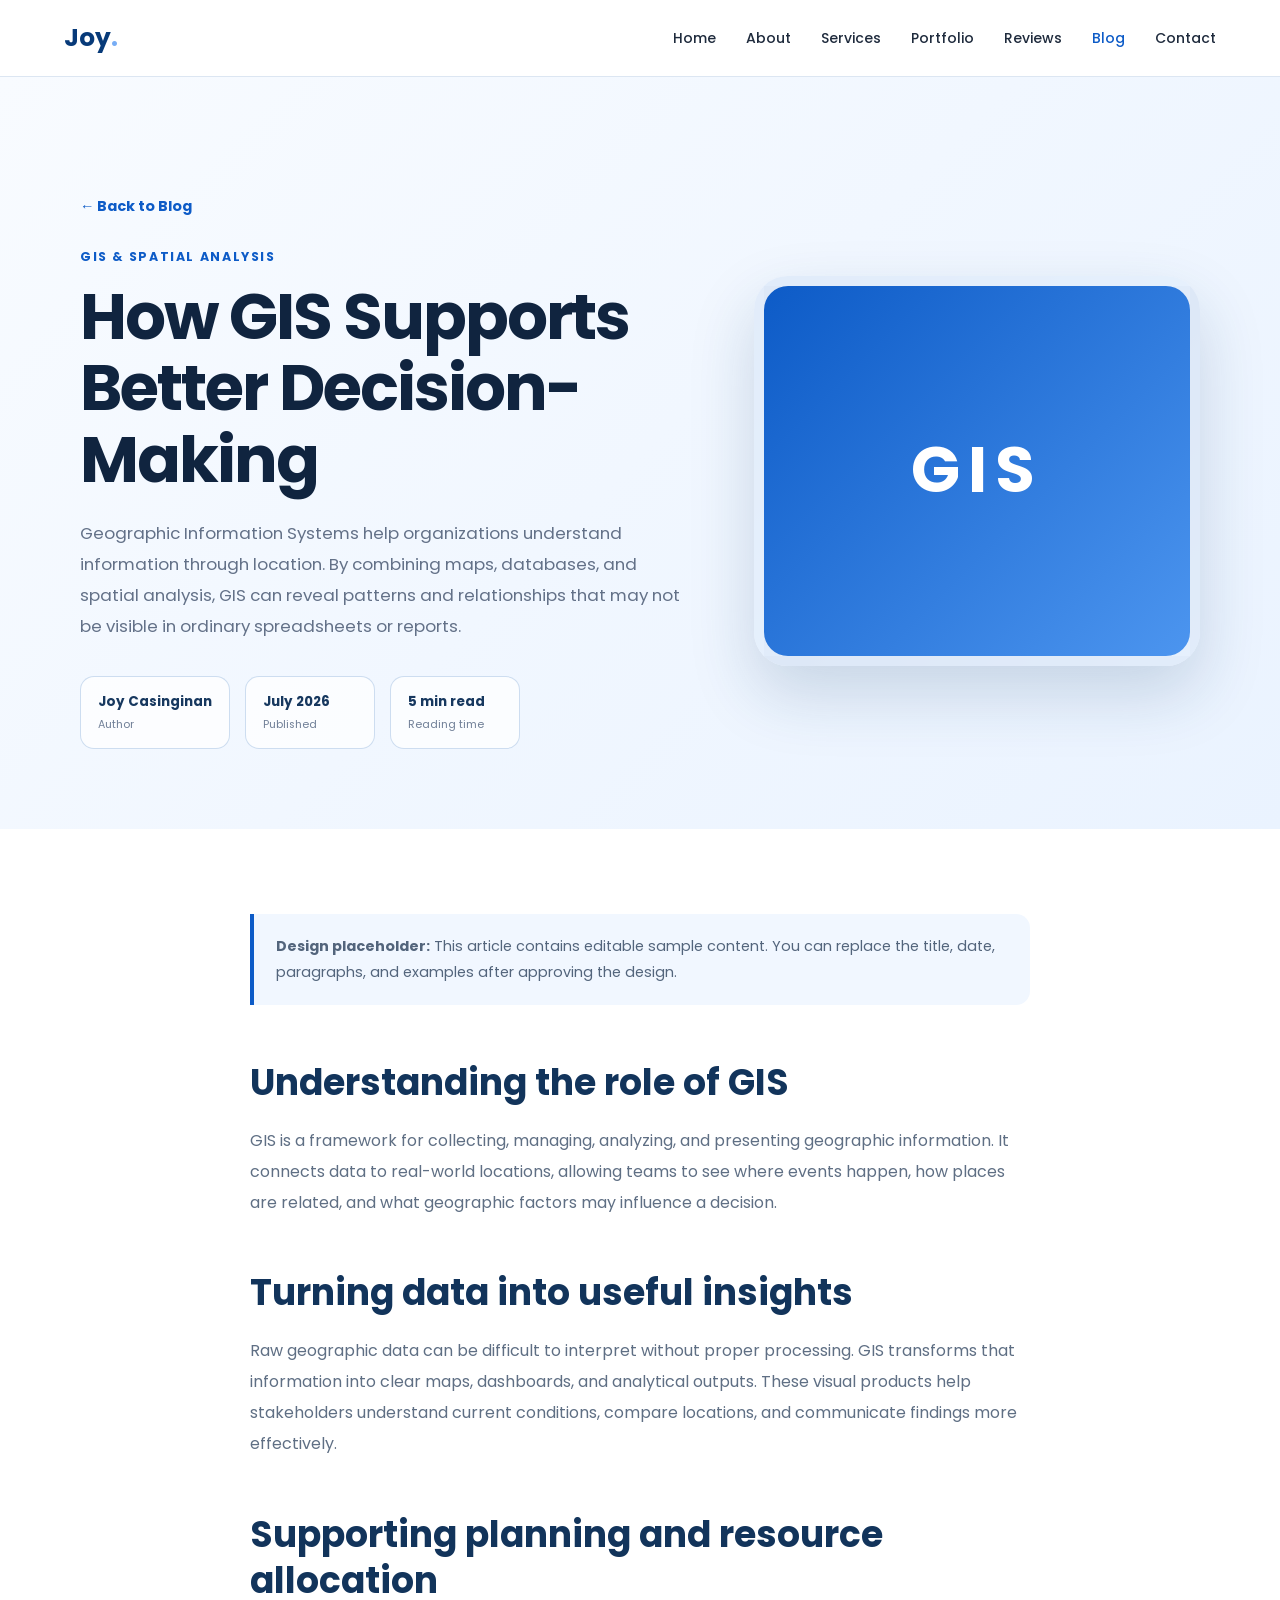
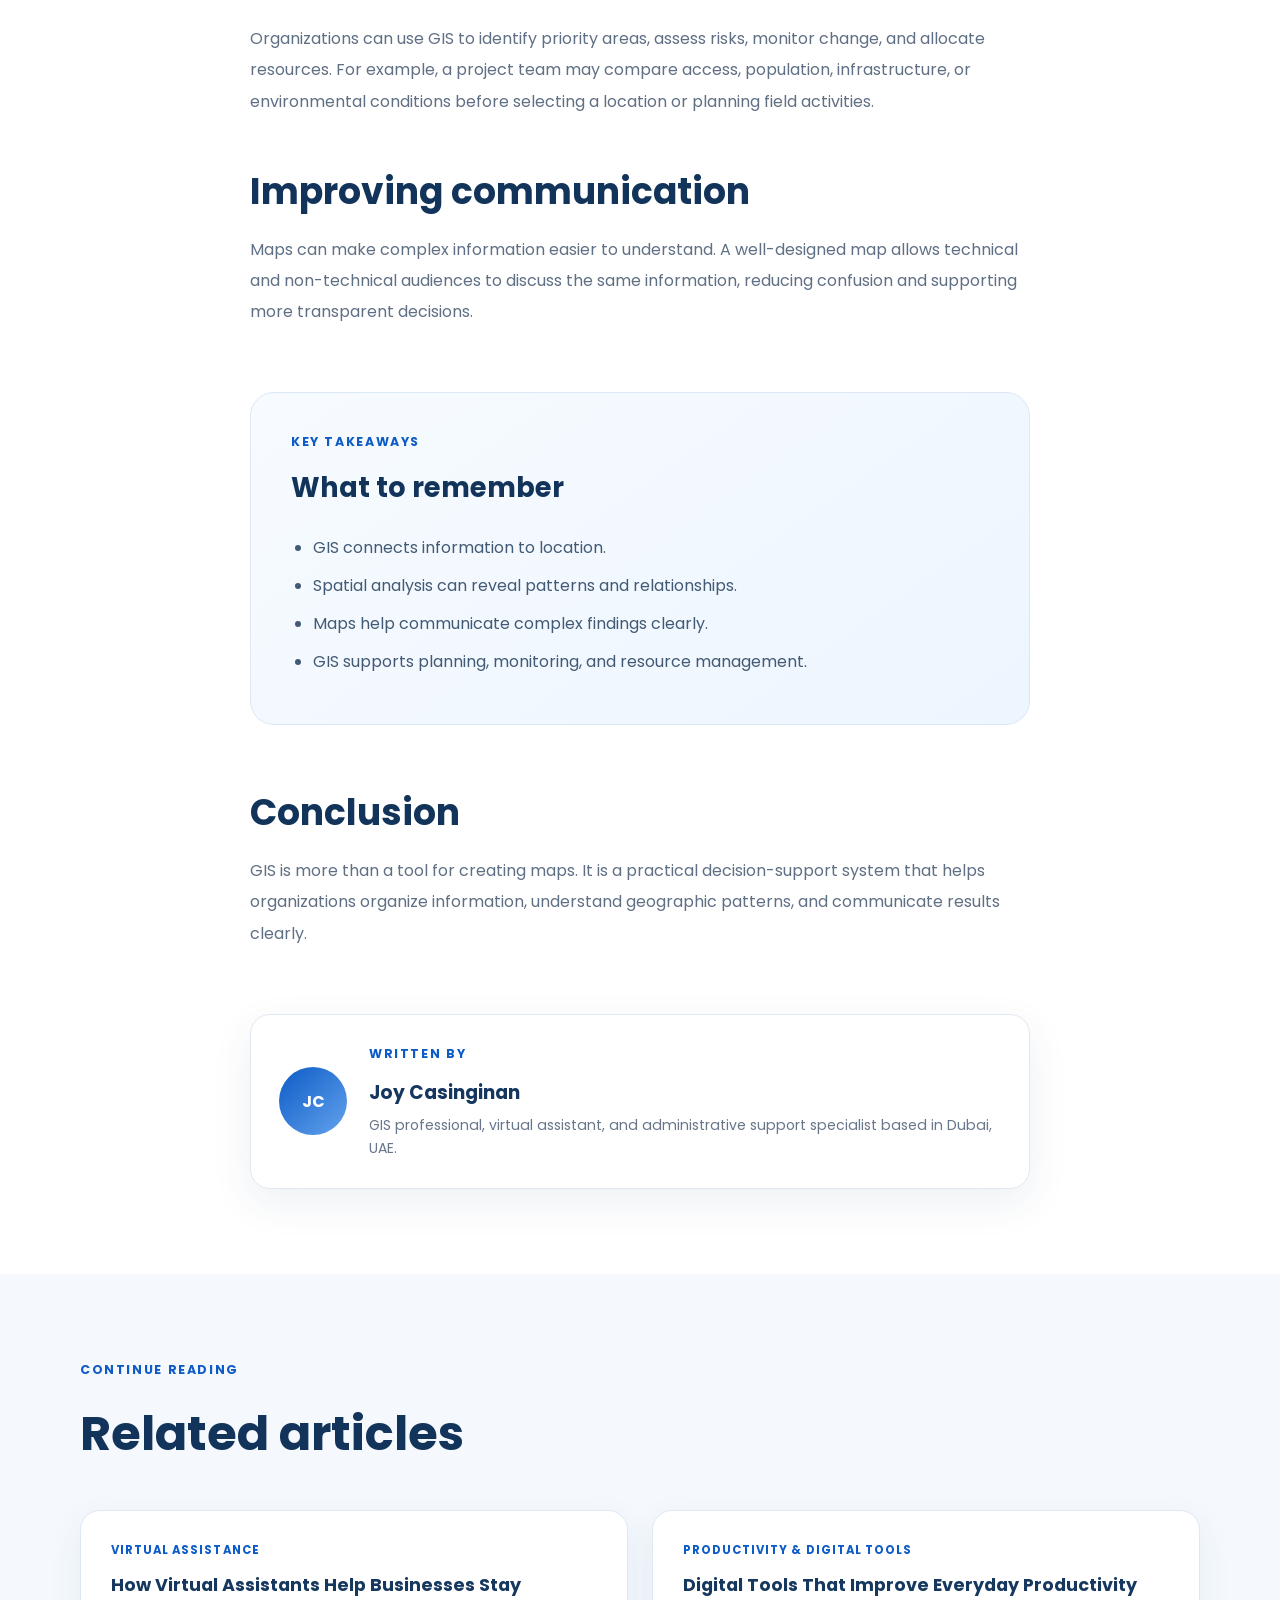
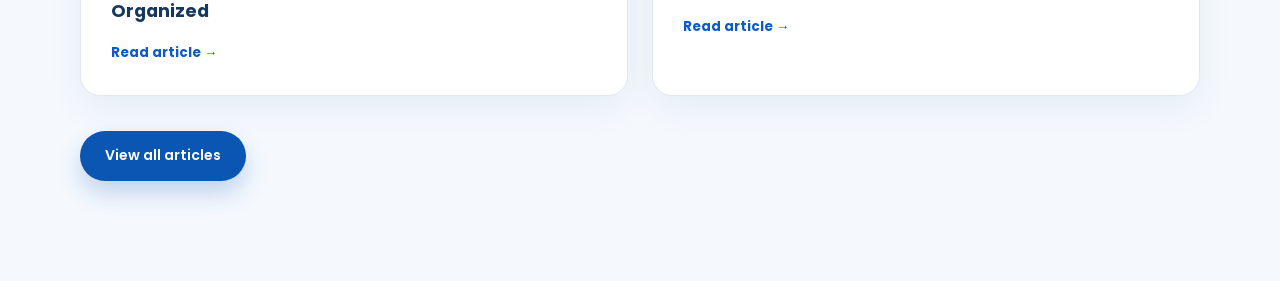
==== blog-gis-decision-making.html @ cefef269 "Add files via upload" ====
<!DOCTYPE html>
<html lang="en">
<head>
    <meta charset="UTF-8">
    <meta name="viewport" content="width=device-width, initial-scale=1.0">
    <meta name="description" content="How GIS Supports Better Decision-Making — an article by Joy Casinginan.">
    <title>How GIS Supports Better Decision-Making | Joy Casinginan</title>
    <link rel="preconnect" href="https://fonts.googleapis.com">
    <link rel="preconnect" href="https://fonts.gstatic.com" crossorigin>
    <link href="https://fonts.googleapis.com/css2?family=Poppins:wght@400;500;600;700&display=swap" rel="stylesheet">
    <link rel="stylesheet" href="style.css">
</head>
<body>
<header class="site-header">
    <nav class="navbar">
        <a href="index.html#home" class="logo">Joy<span>.</span></a>
        <button type="button" class="menu-button" id="menuButton" aria-label="Open navigation menu" aria-expanded="false">
            <span></span><span></span><span></span>
        </button>
        <ul class="nav-links" id="navLinks">
            <li><a href="index.html#home">Home</a></li>
            <li><a href="index.html#about">About</a></li>
            <li><a href="index.html?open=services#services">Services</a></li>
            <li><a href="index.html#portfolio">Portfolio</a></li>
            <li><a href="index.html#reviews">Reviews</a></li>
            <li><a href="blog.html" class="active">Blog</a></li>
            <li><a href="index.html#contact">Contact</a></li>
        </ul>
    </nav>
</header>
<main class="article-page">
    <section class="article-hero">
        <div class="article-container article-hero-grid">
            <div class="article-hero-content">
                <a href="blog.html" class="article-back-link">← Back to Blog</a>
                <p class="article-category">GIS & Spatial Analysis</p>
                <h1>How GIS Supports Better Decision-Making</h1>
                <p class="article-lead">Geographic Information Systems help organizations understand information through location. By combining maps, databases, and spatial analysis, GIS can reveal patterns and relationships that may not be visible in ordinary spreadsheets or reports.</p>
                <div class="article-byline">
                    <span><strong>Joy Casinginan</strong><small>Author</small></span>
                    <span><strong>July 2026</strong><small>Published</small></span>
                    <span><strong>5 min read</strong><small>Reading time</small></span>
                </div>
            </div>
            <div class="article-featured-visual blog-image-gis" aria-label="Article featured visual"><span>GIS</span></div>
        </div>
    </section>

    <section class="article-body-wrap">
        <article class="article-content">
            <p class="article-note"><strong>Design placeholder:</strong> This article contains editable sample content. You can replace the title, date, paragraphs, and examples after approving the design.</p>
            <section class="article-section"><h2>Understanding the role of GIS</h2><p>GIS is a framework for collecting, managing, analyzing, and presenting geographic information. It connects data to real-world locations, allowing teams to see where events happen, how places are related, and what geographic factors may influence a decision.</p></section>
<section class="article-section"><h2>Turning data into useful insights</h2><p>Raw geographic data can be difficult to interpret without proper processing. GIS transforms that information into clear maps, dashboards, and analytical outputs. These visual products help stakeholders understand current conditions, compare locations, and communicate findings more effectively.</p></section>
<section class="article-section"><h2>Supporting planning and resource allocation</h2><p>Organizations can use GIS to identify priority areas, assess risks, monitor change, and allocate resources. For example, a project team may compare access, population, infrastructure, or environmental conditions before selecting a location or planning field activities.</p></section>
<section class="article-section"><h2>Improving communication</h2><p>Maps can make complex information easier to understand. A well-designed map allows technical and non-technical audiences to discuss the same information, reducing confusion and supporting more transparent decisions.</p></section>
            <aside class="article-takeaways">
                <p class="article-takeaway-label">Key takeaways</p>
                <h2>What to remember</h2>
                <ul><li>GIS connects information to location.</li>
<li>Spatial analysis can reveal patterns and relationships.</li>
<li>Maps help communicate complex findings clearly.</li>
<li>GIS supports planning, monitoring, and resource management.</li></ul>
            </aside>
            <section class="article-section"><h2>Conclusion</h2><p>GIS is more than a tool for creating maps. It is a practical decision-support system that helps organizations organize information, understand geographic patterns, and communicate results clearly.</p></section>
            <div class="article-author-box">
                <div class="article-author-avatar">JC</div>
                <div><p class="article-author-label">Written by</p><h3>Joy Casinginan</h3><p>GIS professional, virtual assistant, and administrative support specialist based in Dubai, UAE.</p></div>
            </div>
        </article>
    </section>

    <section class="related-articles">
        <div class="article-container">
            <p class="article-category">Continue reading</p>
            <h2>Related articles</h2>
            <div class="related-articles-grid"><a class="related-article-card" href="blog-virtual-assistant.html"><span>Virtual Assistance</span><strong>How Virtual Assistants Help Businesses Stay Organized</strong><small>Read article →</small></a><a class="related-article-card" href="blog-productivity-tools.html"><span>Productivity & Digital Tools</span><strong>Digital Tools That Improve Everyday Productivity</strong><small>Read article →</small></a></div>
            <a href="blog.html" class="button primary-button article-blog-button">View all articles</a>
        </div>
    </section>
</main>
<script src="script.js"></script>
</body>
</html>
---- style.css ----
:root {
    --primary: #0b55b3;
    --primary-dark: #073a79;
    --secondary: #15365f;
    --text: #1f2b3d;
    --muted: #66758b;
    --background: #ffffff;
    --light-background: #f3f7fc;
    --border: #dce6f2;
    --dark: #071a33;
    --white: #ffffff;
    --shadow: 0 18px 50px rgba(16, 51, 93, 0.12);
}


* {
    margin: 0;
    padding: 0;
    box-sizing: border-box;
}


html {
    scroll-behavior: smooth;
}


body {
    font-family: "Poppins", Arial, sans-serif;
    color: var(--text);
    background: var(--background);
    line-height: 1.7;
    overflow-x: hidden;
}


img {
    max-width: 100%;
}


a {
    color: inherit;
}


.site-header {
    position: sticky;
    top: 0;
    z-index: 1000;
    background: rgba(255, 255, 255, 0.96);
    border-bottom: 1px solid var(--border);
    backdrop-filter: blur(12px);
}


.navbar {
    width: min(1180px, 90%);
    min-height: 76px;
    margin: auto;
    display: flex;
    justify-content: space-between;
    align-items: center;
}


.logo,
.footer-logo {
    color: var(--primary-dark);
    font-size: 25px;
    font-weight: 700;
    text-decoration: none;
}


.logo span,
.footer-logo span {
    color: #77adf5;
}


.nav-links {
    display: flex;
    align-items: center;
    gap: 30px;
    list-style: none;
}


.nav-links a {
    font-size: 14px;
    font-weight: 500;
    text-decoration: none;
}


.nav-links a:hover {
    color: var(--primary);
}


.menu-button {
    display: none;
    width: 42px;
    height: 42px;
    border: none;
    border-radius: 10px;
    background: var(--light-background);
    cursor: pointer;
}


.menu-button span {
    display: block;
    width: 21px;
    height: 2px;
    margin: 5px auto;
    background: var(--secondary);
}


/* HERO */

.hero {
    position: relative;
    min-height: calc(100vh - 76px);
    display: flex;
    align-items: center;
    overflow: hidden;
    background:
        linear-gradient(
            135deg,
            #ffffff 0%,
            #f3f7fc 55%,
            #e9f2fc 100%
        );
}


.hero-container {
    position: relative;
    z-index: 2;
    width: min(1180px, 90%);
    margin: auto;
    padding: 90px 0;
    display: grid;
    grid-template-columns: 1.2fr 0.8fr;
    align-items: center;
    gap: 85px;
}


.background-circle {
    position: absolute;
    border-radius: 50%;
    pointer-events: none;
}


.circle-one {
    width: 420px;
    height: 420px;
    top: -170px;
    right: -90px;
    background: rgba(105, 167, 247, 0.15);
}


.circle-two {
    width: 300px;
    height: 300px;
    left: -135px;
    bottom: -170px;
    background: rgba(11, 85, 179, 0.07);
}


.eyebrow,
.section-label {
    color: var(--primary);
    font-size: 13px;
    font-weight: 700;
    letter-spacing: 1.7px;
    text-transform: uppercase;
}


.hero h1 {
    margin: 14px 0 22px;
    font-size: clamp(48px, 6vw, 75px);
    line-height: 1.08;
    letter-spacing: -2px;
}


.hero h1 span {
    display: block;
    color: var(--primary);
}


.hero h2 {
    max-width: 700px;
    color: var(--secondary);
    font-size: clamp(21px, 2.3vw, 29px);
    line-height: 1.45;
}


.hero-description {
    max-width: 660px;
    margin-top: 20px;
    color: var(--muted);
    font-size: 17px;
}


.hero-buttons {
    display: flex;
    flex-wrap: wrap;
    gap: 14px;
    margin-top: 32px;
}


.button {
    display: inline-flex;
    align-items: center;
    justify-content: center;
    min-height: 50px;
    padding: 12px 25px;
    border-radius: 999px;
    font-size: 14px;
    font-weight: 600;
    text-decoration: none;
    transition:
        transform 0.3s ease,
        background 0.3s ease,
        box-shadow 0.3s ease;
}


.button:hover {
    transform: translateY(-3px);
}


.primary-button {
    color: var(--white);
    background: var(--primary);
    box-shadow: 0 12px 25px rgba(11, 85, 179, 0.23);
}


.primary-button:hover {
    background: var(--primary-dark);
}


.secondary-button {
    color: var(--secondary);
    border: 1px solid var(--border);
    background: transparent;
}


.secondary-button:hover {
    background: var(--white);
    box-shadow: var(--shadow);
}


.hero-links {
    display: flex;
    gap: 24px;
    margin-top: 28px;
}


.hero-links a {
    color: var(--primary-dark);
    font-size: 14px;
    font-weight: 600;
    text-decoration: none;
}


/* HERO IMAGE */

.hero-photo-area {
    position: relative;
    display: flex;
    flex-direction: column;
    align-items: center;
    justify-content: center;
}


.photo-frame {
    position: relative;
    z-index: 3;
    width: min(390px, 100%);
    aspect-ratio: 1 / 1;
    overflow: hidden;
    border: 10px solid var(--white);
    border-radius: 50%;
    background: var(--white);
    box-shadow: 0 28px 70px rgba(16, 51, 93, 0.2);
}


.hero-photo {
    display: block;
    width: 100%;
    height: 100%;
    object-fit: cover;
    object-position: center;
    opacity: 1;
    transition:
        opacity 0.25s ease,
        transform 0.4s ease;
}


.hero-photo.photo-changing {
    opacity: 0;
    transform: scale(0.97);
}


.photo-ring {
    position: absolute;
    z-index: 1;
    width: 435px;
    height: 435px;
    top: 44%;
    left: 50%;
    border: 1px dashed rgba(11, 85, 179, 0.3);
    border-radius: 50%;
    transform: translate(-50%, -50%);
    pointer-events: none;
}


.availability-card {
    position: absolute;
    z-index: 5;
    right: -30px;
    bottom: 75px;
    display: flex;
    align-items: center;
    gap: 12px;
    min-width: 225px;
    padding: 15px 18px;
    border: 1px solid rgba(220, 230, 242, 0.95);
    border-radius: 16px;
    background: rgba(255, 255, 255, 0.97);
    box-shadow: var(--shadow);
}


.availability-card strong,
.availability-card small {
    display: block;
}


.availability-card strong {
    color: var(--secondary);
    font-size: 12px;
}


.availability-card small {
    margin-top: 2px;
    color: var(--muted);
    font-size: 10px;
}


.availability-dot {
    flex-shrink: 0;
    width: 11px;
    height: 11px;
    border-radius: 50%;
    background: #23a964;
    box-shadow: 0 0 0 5px rgba(35, 169, 100, 0.13);
}


.photo-switch-button {
    position: relative;
    z-index: 5;
    margin-top: 28px;
    padding: 11px 21px;
    border: 1px solid var(--border);
    border-radius: 999px;
    color: var(--primary);
    background: var(--white);
    font-family: inherit;
    font-size: 13px;
    font-weight: 600;
    cursor: pointer;
    box-shadow: 0 8px 25px rgba(16, 51, 93, 0.08);
    transition:
        transform 0.3s ease,
        color 0.3s ease,
        background 0.3s ease,
        box-shadow 0.3s ease;
}


.photo-switch-button:hover {
    color: var(--white);
    background: var(--primary);
    transform: translateY(-2px);
    box-shadow: 0 12px 28px rgba(11, 85, 179, 0.2);
}


/* STATISTICS */

.statistics-section {
    position: relative;
    z-index: 5;
    margin-top: -35px;
}


.statistics-container {
    width: min(1080px, 88%);
    margin: auto;
    display: grid;
    grid-template-columns: repeat(4, 1fr);
    overflow: hidden;
    border-radius: 22px;
    background: var(--white);
    box-shadow: var(--shadow);
}


.statistic {
    padding: 27px 20px;
    text-align: center;
}


.statistic:not(:last-child) {
    border-right: 1px solid var(--border);
}


.statistic strong {
    display: block;
    color: var(--primary);
    font-size: 25px;
}


.statistic span {
    color: var(--muted);
    font-size: 12px;
}


/* SECTIONS */

.section {
    padding: 110px 0;
}


.section-container {
    width: min(1120px, 90%);
    margin: auto;
}


.light-section {
    background: var(--light-background);
}


.section-heading {
    max-width: 780px;
    margin-bottom: 55px;
}


.section-heading h2,
.center-heading h2,
.contact-heading h2 {
    margin: 10px 0 18px;
    color: var(--primary-dark);
    font-size: clamp(34px, 4.5vw, 50px);
    line-height: 1.2;
    letter-spacing: -1px;
}


.section-heading > p:last-child,
.center-heading > p:last-child,
.contact-heading > p:last-child {
    color: var(--muted);
}


.center-heading {
    max-width: 720px;
    margin: 0 auto 55px;
    text-align: center;
}


/* ABOUT */

.about-grid {
    display: grid;
    grid-template-columns: 0.8fr 1.2fr;
    gap: 100px;
}


.about-content > p {
    margin-bottom: 20px;
    color: var(--muted);
    font-size: 17px;
}


.about-highlights {
    display: grid;
    grid-template-columns: repeat(3, 1fr);
    gap: 18px;
    margin-top: 35px;
}


.about-highlights div {
    padding: 18px;
    border: 1px solid var(--border);
    border-radius: 14px;
}


.about-highlights strong,
.about-highlights span {
    display: block;
}


.about-highlights strong {
    color: var(--primary-dark);
    font-size: 14px;
}


.about-highlights span {
    margin-top: 4px;
    color: var(--muted);
    font-size: 11px;
}


/* SERVICES */

.services-grid {
    display: grid;
    grid-template-columns: repeat(3, 1fr);
    gap: 25px;
}


.service-card {
    padding: 34px;
    border: 1px solid var(--border);
    border-radius: 22px;
    background: var(--white);
    box-shadow: 0 8px 28px rgba(16, 51, 93, 0.07);
    transition:
        transform 0.3s ease,
        box-shadow 0.3s ease;
}


.service-card:hover {
    transform: translateY(-8px);
    box-shadow: var(--shadow);
}


.service-number {
    display: inline-flex;
    align-items: center;
    justify-content: center;
    width: 46px;
    height: 46px;
    margin-bottom: 24px;
    border-radius: 14px;
    color: var(--primary);
    background: #e9f2fd;
    font-size: 13px;
    font-weight: 700;
}


.service-card h3 {
    margin-bottom: 13px;
    color: var(--primary-dark);
    font-size: 21px;
}


.service-card p {
    color: var(--muted);
    font-size: 14px;
}


.service-card ul {
    margin-top: 22px;
    padding-left: 18px;
}


.service-card li {
    margin-bottom: 8px;
    color: var(--secondary);
    font-size: 13px;
}


/* PORTFOLIO */

.portfolio-grid {
    display: grid;
    grid-template-columns: repeat(3, 1fr);
    gap: 25px;
}


.project-card {
    overflow: hidden;
    border: 1px solid var(--border);
    border-radius: 22px;
    background: var(--white);
    box-shadow: 0 8px 28px rgba(16, 51, 93, 0.07);
    transition:
        transform 0.3s ease,
        box-shadow 0.3s ease;
}


.project-card:hover {
    transform: translateY(-8px);
    box-shadow: var(--shadow);
}


.project-visual {
    min-height: 205px;
    display: flex;
    align-items: center;
    justify-content: center;
}


.project-visual span {
    color: rgba(255, 255, 255, 0.92);
    font-size: 27px;
    font-weight: 700;
    letter-spacing: 6px;
}


.gis-visual {
    background:
        radial-gradient(circle at 25% 25%, #7cb8ff, transparent 35%),
        linear-gradient(135deg, #0a3f87, #176ec9);
}


.field-visual {
    background:
        radial-gradient(circle at 70% 30%, #70b4da, transparent 32%),
        linear-gradient(135deg, #163b5c, #2581a9);
}


.admin-visual {
    background:
        radial-gradient(circle at 30% 20%, #89a3d4, transparent 32%),
        linear-gradient(135deg, #273d6b, #526fa8);
}


.project-content {
    padding: 28px;
}


.project-category {
    margin-bottom: 8px;
    color: var(--primary);
    font-size: 11px;
    font-weight: 700;
    letter-spacing: 1.2px;
    text-transform: uppercase;
}


.project-content h3 {
    margin-bottom: 13px;
    color: var(--primary-dark);
    font-size: 19px;
}


.project-content > p:not(.project-category) {
    color: var(--muted);
    font-size: 13px;
}


.project-tags {
    display: flex;
    flex-wrap: wrap;
    gap: 8px;
    margin-top: 20px;
}


.project-tags span {
    padding: 7px 10px;
    border-radius: 999px;
    color: var(--primary-dark);
    background: var(--light-background);
    font-size: 10px;
    font-weight: 600;
}


/* SKILLS */

.dark-section {
    background:
        radial-gradient(
            circle at top right,
            rgba(54, 128, 214, 0.25),
            transparent 35%
        ),
        var(--dark);
}


.light-heading h2 {
    color: var(--white);
}


.light-heading .section-label {
    color: #8fc3ff;
}


.light-heading > p:last-child {
    color: #b9c8db;
}


.skills-grid {
    display: grid;
    grid-template-columns: repeat(3, 1fr);
    gap: 24px;
}


.skill-group {
    padding: 30px;
    border: 1px solid rgba(255, 255, 255, 0.12);
    border-radius: 20px;
    background: rgba(255, 255, 255, 0.06);
}


.skill-group h3 {
    margin-bottom: 20px;
    color: var(--white);
    font-size: 18px;
}


.skill-tags {
    display: flex;
    flex-wrap: wrap;
    gap: 9px;
}


.skill-tags span {
    padding: 9px 12px;
    border: 1px solid rgba(255, 255, 255, 0.12);
    border-radius: 999px;
    color: #d9e5f4;
    background: rgba(255, 255, 255, 0.06);
    font-size: 11px;
}


/* CONTACT */

.contact-section {
    background: var(--white);
}


.contact-container {
    display: grid;
    grid-template-columns: 0.9fr 1.1fr;
    gap: 90px;
    align-items: start;
}


.contact-details {
    display: grid;
    gap: 15px;
}


.contact-details a,
.contact-details > div {
    display: block;
    padding: 22px 25px;
    border: 1px solid var(--border);
    border-radius: 16px;
    text-decoration: none;
    transition:
        transform 0.3s ease,
        box-shadow 0.3s ease;
}


.contact-details a:hover {
    transform: translateX(6px);
    box-shadow: var(--shadow);
}


.contact-details span,
.contact-details strong {
    display: block;
}


.contact-details span {
    margin-bottom: 5px;
    color: var(--muted);
    font-size: 11px;
    letter-spacing: 1px;
    text-transform: uppercase;
}


.contact-details strong {
    color: var(--primary-dark);
    font-size: 14px;
}


/* FOOTER */

footer {
    padding: 35px 0;
    color: #c1cedd;
    background: #041225;
}


.footer-container {
    width: min(1120px, 90%);
    margin: auto;
    display: flex;
    justify-content: space-between;
    align-items: center;
    gap: 30px;
}


.footer-logo {
    color: var(--white);
}


.footer-container p {
    margin-top: 6px;
    font-size: 11px;
}


/* TABLET */

@media (max-width: 950px) {

    .hero-container,
    .about-grid,
    .contact-container {
        grid-template-columns: 1fr;
    }

    .hero-container {
        text-align: center;
        gap: 60px;
    }

    .hero-content {
        order: 2;
    }

    .hero-photo-area {
        order: 1;
    }

    .hero-description {
        margin-left: auto;
        margin-right: auto;
    }

    .hero-buttons,
    .hero-links {
        justify-content: center;
    }

    .photo-frame {
        width: min(315px, 82%);
    }

    .photo-ring {
        width: 350px;
        height: 350px;
    }

    .availability-card {
        position: relative;
        right: auto;
        bottom: auto;
        margin-top: -22px;
    }

    .photo-switch-button {
        margin-top: 16px;
    }

    .services-grid,
    .portfolio-grid,
    .skills-grid {
        grid-template-columns: 1fr;
    }

    .about-grid,
    .contact-container {
        gap: 45px;
    }
}


/* MOBILE */

@media (max-width: 700px) {

    .menu-button {
        display: block;
    }

    .nav-links {
        position: absolute;
        top: 76px;
        left: 5%;
        right: 5%;
        display: none;
        flex-direction: column;
        align-items: stretch;
        gap: 0;
        padding: 14px;
        border: 1px solid var(--border);
        border-radius: 15px;
        background: var(--white);
        box-shadow: var(--shadow);
    }

    .nav-links.open {
        display: flex;
    }

    .nav-links a {
        display: block;
        padding: 12px;
        text-align: center;
    }

    .hero {
        min-height: auto;
    }

    .hero-container {
        padding: 65px 0 90px;
    }

    .hero h1 {
        font-size: 45px;
        letter-spacing: -1px;
    }

    .hero h2 {
        font-size: 20px;
    }

    .hero-description {
        font-size: 15px;
    }

    .hero-buttons {
        flex-direction: column;
        align-items: center;
    }

    .button {
        width: min(280px, 100%);
    }

    .statistics-section {
        margin-top: -25px;
    }

    .statistics-container {
        grid-template-columns: repeat(2, 1fr);
    }

    .statistic:nth-child(2) {
        border-right: none;
    }

    .statistic:nth-child(-n + 2) {
        border-bottom: 1px solid var(--border);
    }

    .section {
        padding: 80px 0;
    }

    .about-highlights {
        grid-template-columns: 1fr;
    }

    .section-heading h2,
    .center-heading h2,
    .contact-heading h2 {
        font-size: 34px;
    }

    .footer-container {
        flex-direction: column;
        align-items: flex-start;
    }
}


@media (max-width: 500px) {

    .photo-ring {
        width: 290px;
        height: 290px;
    }

    .photo-frame {
        width: min(275px, 86%);
        border-width: 8px;
    }

    .availability-card {
        min-width: 0;
        width: min(260px, 90%);
    }
}
/* VIRTUAL ASSISTANT TOOLS */

.va-tools-section {
    background:
        linear-gradient(
            180deg,
            #ffffff 0%,
            #f4f8fd 100%
        );
}

/* TABLET TOOL LAYOUT */

@media (max-width: 1050px) {

    .tools-grid {
        grid-template-columns: repeat(3, 1fr);
    }

}


/* SMALL TABLET TOOL LAYOUT */

@media (max-width: 800px) {

    .tools-grid {
        grid-template-columns: repeat(2, 1fr);
    }

}


/* MOBILE TOOL LAYOUT */

@media (max-width: 520px) {

    .tools-grid {
        grid-template-columns: 1fr;
    }

    .tool-card {
        min-height: auto;
    }

}
/* SOCIAL ICONS */

.social-links{

display:flex;

justify-content:center;

gap:20px;

margin-top:35px;

margin-bottom:40px;

}

.social-links a{

width:55px;

height:55px;

border-radius:50%;

background:white;

display:flex;

align-items:center;

justify-content:center;

font-size:22px;

text-decoration:none;

color:#0B55B3;

box-shadow:0 10px 25px rgba(0,0,0,.08);

transition:.35s;

}

.social-links a:hover{

background:#0B55B3;

color:white;

transform:translateY(-5px);

box-shadow:0 15px 30px rgba(11,85,179,.35);

}
/* LOGOS LOADED AS IMAGES */

.tool-logo {
    display: block;
    width: 32px;
    height: 32px;
    object-fit: contain;
    transition: transform 0.3s ease;
}

.tool-card:hover .tool-logo {
    transform: scale(1.1);
}
/* =========================================
   BLOG PAGE
========================================= */

.blog-page {
    background: #f7faff;
    min-height: 100vh;
}

.blog-page .container {
    width: min(1120px, calc(100% - 40px));
    margin: 0 auto;
}

.blog-hero {
    padding: 150px 0 80px;
    text-align: center;
    background: linear-gradient(135deg, #f8fbff 0%, #eaf3ff 100%);
}

.blog-label {
    margin-bottom: 14px;
    color: #0d5bc7;
    font-size: 0.82rem;
    font-weight: 700;
    letter-spacing: 0.16em;
}

.blog-hero h1 {
    margin: 0 0 18px;
    color: #14233c;
    font-size: clamp(2.5rem, 6vw, 4rem);
    line-height: 1.1;
}

.blog-intro {
    max-width: 720px;
    margin: 0 auto;
    color: #637188;
    font-size: 1.05rem;
    line-height: 1.8;
}

.blog-section {
    padding: 80px 0 100px;
}

.blog-toolbar {
    display: flex;
    align-items: center;
    justify-content: space-between;
    gap: 24px;
    margin-bottom: 42px;
}

.blog-categories {
    display: flex;
    flex-wrap: wrap;
    gap: 10px;
}

.category-button {
    padding: 11px 18px;
    border: 1px solid #d8e4f3;
    border-radius: 999px;
    background: #ffffff;
    color: #2b3c55;
    font: inherit;
    font-size: 0.9rem;
    font-weight: 600;
    cursor: pointer;
    transition: 0.25s ease;
}

.category-button:hover,
.category-button.active {
    border-color: #0d5bc7;
    background: #0d5bc7;
    color: #ffffff;
}

.blog-search {
    width: min(320px, 100%);
    padding: 13px 17px;
    border: 1px solid #d8e4f3;
    border-radius: 12px;
    background: #ffffff;
    color: #14233c;
    font: inherit;
    outline: none;
}

.blog-search:focus {
    border-color: #0d5bc7;
    box-shadow: 0 0 0 4px rgba(13, 91, 199, 0.1);
}

.blog-grid {
    display: grid;
    grid-template-columns: repeat(3, minmax(0, 1fr));
    gap: 28px;
}

.blog-card {
    overflow: hidden;
    border: 1px solid #e3ebf5;
    border-radius: 22px;
    background: #ffffff;
    box-shadow: 0 16px 45px rgba(30, 65, 110, 0.08);
    transition: transform 0.25s ease, box-shadow 0.25s ease;
}

.blog-card:hover {
    transform: translateY(-7px);
    box-shadow: 0 22px 55px rgba(30, 65, 110, 0.14);
}

.blog-card-image {
    display: flex;
    align-items: center;
    justify-content: center;
    min-height: 210px;
    color: #ffffff;
    font-size: 2rem;
    font-weight: 700;
    letter-spacing: 0.08em;
}

.blog-image-gis {
    background: linear-gradient(135deg, #0d5bc7, #4c95ef);
}

.blog-image-va {
    background: linear-gradient(135deg, #17345e, #5b7da8);
}

.blog-image-productivity {
    background: linear-gradient(135deg, #235a8f, #65a8d8);
}

.blog-card-content {
    padding: 27px;
}

.blog-meta {
    margin: 0 0 12px;
    color: #0d5bc7;
    font-size: 0.8rem;
    font-weight: 700;
    text-transform: uppercase;
    letter-spacing: 0.06em;
}

.blog-card h2 {
    margin: 0 0 14px;
    color: #14233c;
    font-size: 1.35rem;
    line-height: 1.4;
}

.blog-card-content > p:not(.blog-meta) {
    margin: 0 0 20px;
    color: #68768a;
    line-height: 1.75;
}

.blog-read-more {
    color: #0d5bc7;
    font-weight: 700;
    text-decoration: none;
}

.blog-read-more:hover {
    text-decoration: underline;
}

.no-blog-results {
    display: none;
    margin-top: 40px;
    text-align: center;
    color: #68768a;
    font-weight: 600;
}

.nav-links a.active {
    color: #0d5bc7;
}

@media (max-width: 900px) {
    .blog-grid {
        grid-template-columns: repeat(2, minmax(0, 1fr));
    }

    .blog-toolbar {
        align-items: stretch;
        flex-direction: column;
    }

    .blog-search {
        width: 100%;
    }
}

@media (max-width: 620px) {
    .blog-page .container {
        width: min(100% - 28px, 1120px);
    }

    .blog-hero {
        padding: 125px 0 65px;
    }

    .blog-section {
        padding: 55px 0 75px;
    }

    .blog-grid {
        grid-template-columns: 1fr;
    }

    .blog-card-image {
        min-height: 180px;
    }
}
/* INTERACTIVE VA TOOLS */

.va-tools-section {
    overflow: visible;
    background:
        linear-gradient(
            180deg,
            #ffffff 0%,
            #f4f8fd 100%
        );
}


.tools-grid {
    display: grid;
    grid-template-columns: repeat(6, 1fr);
    gap: 22px;
    padding-bottom: 70px;
}


.tool-card {
    position: relative;
    min-height: 120px;
    display: flex;
    align-items: center;
    justify-content: center;
    border: 1px solid var(--border);
    border-radius: 22px;
    background: var(--white);
    box-shadow: 0 8px 28px rgba(16, 51, 93, 0.07);
    cursor: pointer;
    transition:
        transform 0.35s ease,
        border-color 0.35s ease,
        box-shadow 0.35s ease;
}


.tool-card:hover,
.tool-card:focus-within {
    z-index: 20;
    transform: translateY(-8px);
    border-color: rgba(11, 85, 179, 0.35);
    box-shadow: 0 18px 45px rgba(16, 51, 93, 0.16);
}


.tool-icon {
    width: 74px;
    height: 74px;
    display: flex;
    align-items: center;
    justify-content: center;
    border-radius: 20px;
    background: #edf4fd;
    transition:
        transform 0.35s ease,
        background 0.35s ease;
}


.tool-card:hover .tool-icon,
.tool-card:focus-within .tool-icon {
    transform: scale(1.08) rotate(-2deg);
    background: #e4effd;
}


.tool-icon .iconify,
.tool-logo {
    display: block;
    width: 38px;
    height: 38px;
    object-fit: contain;
    transition: transform 0.35s ease;
}


.tool-card:hover .tool-icon .iconify,
.tool-card:hover .tool-logo,
.tool-card:focus-within .tool-icon .iconify,
.tool-card:focus-within .tool-logo {
    transform: scale(1.12);
}


.chatgpt-logo {
    color: #111827;
}


.tool-tooltip {
    position: absolute;
    left: 50%;
    bottom: calc(100% + 14px);
    width: 230px;
    padding: 17px 18px;
    border: 1px solid rgba(220, 230, 242, 0.95);
    border-radius: 15px;
    background: rgba(7, 26, 51, 0.97);
    color: #ffffff;
    box-shadow: 0 18px 45px rgba(7, 26, 51, 0.22);
    opacity: 0;
    visibility: hidden;
    pointer-events: none;
    transform:
        translateX(-50%)
        translateY(12px)
        scale(0.96);
    transition:
        opacity 0.25s ease,
        visibility 0.25s ease,
        transform 0.25s ease;
}


.tool-tooltip::after {
    content: "";
    position: absolute;
    top: 100%;
    left: 50%;
    width: 12px;
    height: 12px;
    background: rgba(7, 26, 51, 0.97);
    transform:
        translate(-50%, -6px)
        rotate(45deg);
}


.tool-card:hover .tool-tooltip,
.tool-card:focus-within .tool-tooltip {
    opacity: 1;
    visibility: visible;
    transform:
        translateX(-50%)
        translateY(0)
        scale(1);
}


.tool-tooltip h3 {
    margin-bottom: 7px;
    color: #ffffff;
    font-size: 15px;
}


.tool-tooltip p {
    color: #d9e5f4;
    font-size: 11px;
    line-height: 1.65;
}


/* PREVENT TOOLTIP FROM GOING OFF SCREEN */

.tool-card:nth-child(6n + 1) .tool-tooltip {
    left: 0;
    transform:
        translateX(0)
        translateY(12px)
        scale(0.96);
}


.tool-card:nth-child(6n + 1):hover .tool-tooltip,
.tool-card:nth-child(6n + 1):focus-within .tool-tooltip {
    transform:
        translateX(0)
        translateY(0)
        scale(1);
}


.tool-card:nth-child(6n + 1) .tool-tooltip::after {
    left: 35px;
}


.tool-card:nth-child(6n) .tool-tooltip {
    right: 0;
    left: auto;
    transform:
        translateX(0)
        translateY(12px)
        scale(0.96);
}


.tool-card:nth-child(6n):hover .tool-tooltip,
.tool-card:nth-child(6n):focus-within .tool-tooltip {
    transform:
        translateX(0)
        translateY(0)
        scale(1);
}


.tool-card:nth-child(6n) .tool-tooltip::after {
    right: 35px;
    left: auto;
}


/* RESPONSIVE TOOL GRID */

@media (max-width: 1100px) {

    .tools-grid {
        grid-template-columns: repeat(4, 1fr);
    }

    .tool-card:nth-child(6n + 1) .tool-tooltip,
    .tool-card:nth-child(6n) .tool-tooltip {
        right: auto;
        left: 50%;
        transform:
            translateX(-50%)
            translateY(12px)
            scale(0.96);
    }

    .tool-card:nth-child(6n + 1):hover .tool-tooltip,
    .tool-card:nth-child(6n):hover .tool-tooltip,
    .tool-card:nth-child(6n + 1):focus-within .tool-tooltip,
    .tool-card:nth-child(6n):focus-within .tool-tooltip {
        transform:
            translateX(-50%)
            translateY(0)
            scale(1);
    }

    .tool-card:nth-child(6n + 1) .tool-tooltip::after,
    .tool-card:nth-child(6n) .tool-tooltip::after {
        right: auto;
        left: 50%;
    }
}


@media (max-width: 760px) {

    .tools-grid {
        grid-template-columns: repeat(3, 1fr);
        gap: 16px;
    }

    .tool-card {
        min-height: 105px;
    }

    .tool-icon {
        width: 64px;
        height: 64px;
    }

    .tool-icon .iconify,
    .tool-logo {
        width: 34px;
        height: 34px;
    }

    .tool-tooltip {
        width: 205px;
    }
}


@media (max-width: 520px) {

    .tools-grid {
        grid-template-columns: repeat(2, 1fr);
    }

    .tool-tooltip {
        display: none;
    }

    .tool-card {
        min-height: 100px;
    }
}
/* ========================================
   PREMIUM INTERACTIVE VA TOOLS
======================================== */

.va-dock-section {
    position: relative;
    padding: 110px 0 135px;
    overflow: visible;
    background:
        radial-gradient(
            circle at 15% 20%,
            rgba(116, 177, 255, 0.12),
            transparent 28%
        ),
        radial-gradient(
            circle at 85% 75%,
            rgba(11, 85, 179, 0.08),
            transparent 30%
        ),
        linear-gradient(
            180deg,
            #ffffff 0%,
            #f2f7fd 100%
        );
}


.va-dock-container {
    width: min(1120px, 90%);
    margin: 0 auto;
}


.va-dock-heading {
    max-width: 760px;
    margin: 0 auto 70px;
    text-align: center;
}


.va-dock-heading h2 {
    margin: 10px 0 18px;
    color: var(--primary-dark);
    font-size: clamp(35px, 4.5vw, 50px);
    line-height: 1.2;
    letter-spacing: -1px;
}


.va-dock-heading > p:last-child {
    color: var(--muted);
    font-size: 15px;
}


.va-dock-grid {
    display: grid;
    grid-template-columns: repeat(6, 1fr);
    gap: 24px;
}


/* INDIVIDUAL TOOL */

.va-dock-card {
    position: relative;
    min-width: 0;
    min-height: 135px;
    padding: 20px;
    border: 1px solid rgba(207, 222, 239, 0.95);
    border-radius: 24px;
    background: rgba(255, 255, 255, 0.84);
    box-shadow:
        0 8px 30px rgba(16, 51, 93, 0.07);
    cursor: pointer;
    font-family: inherit;
    appearance: none;
    -webkit-appearance: none;
    display: flex;
    align-items: center;
    justify-content: center;
    transition:
        transform 0.35s ease,
        border-color 0.35s ease,
        box-shadow 0.35s ease,
        background 0.35s ease;
}


.va-dock-card:hover,
.va-dock-card:focus,
.va-dock-card.va-active {
    z-index: 50;
    border-color: rgba(11, 85, 179, 0.35);
    background: #ffffff;
    transform: translateY(-12px) scale(1.03);
    box-shadow:
        0 25px 55px rgba(16, 51, 93, 0.18);
    outline: none;
}


/* ICON */

.va-dock-icon {
    width: 78px;
    height: 78px;
    border-radius: 22px;
    background:
        linear-gradient(
            145deg,
            #f5f9ff,
            #e4effc
        );
    display: flex;
    align-items: center;
    justify-content: center;
    box-shadow:
        inset 0 1px 0 rgba(255, 255, 255, 0.9),
        0 8px 20px rgba(16, 51, 93, 0.08);
    transition:
        transform 0.38s cubic-bezier(.2, .8, .2, 1),
        background 0.35s ease,
        box-shadow 0.35s ease;
}


.va-dock-icon img,
.va-dock-icon .iconify {
    display: block;
    width: 42px;
    height: 42px;
    object-fit: contain;
    transition:
        transform 0.38s cubic-bezier(.2, .8, .2, 1);
}


.va-dock-card:hover .va-dock-icon,
.va-dock-card:focus .va-dock-icon,
.va-dock-card.va-active .va-dock-icon {
    background:
        linear-gradient(
            145deg,
            #ffffff,
            #e9f3ff
        );
    transform:
        translateY(-3px)
        scale(1.13)
        rotate(-2deg);
    box-shadow:
        0 16px 28px rgba(11, 85, 179, 0.15);
}


.va-dock-card:hover .va-dock-icon img,
.va-dock-card:hover .va-dock-icon .iconify,
.va-dock-card:focus .va-dock-icon img,
.va-dock-card:focus .va-dock-icon .iconify,
.va-dock-card.va-active .va-dock-icon img,
.va-dock-card.va-active .va-dock-icon .iconify {
    transform: scale(1.08);
}


.va-chatgpt-icon {
    color: #111827;
}


/* FLOATING DESCRIPTION */

.va-dock-info {
    position: absolute;
    left: 50%;
    bottom: calc(100% + 18px);
    width: 240px;
    padding: 18px 19px;
    border: 1px solid rgba(255, 255, 255, 0.12);
    border-radius: 17px;
    color: #ffffff;
    background:
        linear-gradient(
            145deg,
            rgba(7, 26, 51, 0.98),
            rgba(12, 47, 87, 0.98)
        );
    box-shadow:
        0 24px 50px rgba(4, 18, 37, 0.28);
    backdrop-filter: blur(15px);
    -webkit-backdrop-filter: blur(15px);
    text-align: left;
    opacity: 0;
    visibility: hidden;
    pointer-events: none;
    transform:
        translateX(-50%)
        translateY(14px)
        scale(0.94);
    transition:
        opacity 0.28s ease,
        visibility 0.28s ease,
        transform 0.28s cubic-bezier(.2, .8, .2, 1);
}


.va-dock-info::after {
    content: "";
    position: absolute;
    top: calc(100% - 7px);
    left: 50%;
    width: 15px;
    height: 15px;
    background: rgba(10, 39, 73, 0.98);
    transform:
        translateX(-50%)
        rotate(45deg);
}


.va-dock-info strong {
    display: block;
    margin-bottom: 7px;
    color: #ffffff;
    font-size: 15px;
    font-weight: 600;
}


.va-dock-info small {
    display: block;
    color: #cfdded;
    font-size: 11px;
    font-weight: 400;
    line-height: 1.65;
}


.va-dock-card:hover .va-dock-info,
.va-dock-card:focus .va-dock-info,
.va-dock-card.va-active .va-dock-info {
    opacity: 1;
    visibility: visible;
    transform:
        translateX(-50%)
        translateY(0)
        scale(1);
}


/* EDGE TOOLTIP POSITIONING */

.va-dock-card:nth-child(6n + 1) .va-dock-info {
    left: 0;
    transform:
        translateX(0)
        translateY(14px)
        scale(0.94);
}


.va-dock-card:nth-child(6n + 1):hover .va-dock-info,
.va-dock-card:nth-child(6n + 1):focus .va-dock-info,
.va-dock-card:nth-child(6n + 1).va-active .va-dock-info {
    transform:
        translateX(0)
        translateY(0)
        scale(1);
}


.va-dock-card:nth-child(6n + 1) .va-dock-info::after {
    left: 42px;
}


.va-dock-card:nth-child(6n) .va-dock-info {
    right: 0;
    left: auto;
    transform:
        translateX(0)
        translateY(14px)
        scale(0.94);
}


.va-dock-card:nth-child(6n):hover .va-dock-info,
.va-dock-card:nth-child(6n):focus .va-dock-info,
.va-dock-card:nth-child(6n).va-active .va-dock-info {
    transform:
        translateX(0)
        translateY(0)
        scale(1);
}


.va-dock-card:nth-child(6n) .va-dock-info::after {
    right: 42px;
    left: auto;
}


/* TABLETS */

@media (max-width: 1050px) {

    .va-dock-grid {
        grid-template-columns: repeat(4, 1fr);
    }

    .va-dock-card:nth-child(6n + 1) .va-dock-info,
    .va-dock-card:nth-child(6n) .va-dock-info {
        right: auto;
        left: 50%;
        transform:
            translateX(-50%)
            translateY(14px)
            scale(0.94);
    }

    .va-dock-card:nth-child(6n + 1):hover .va-dock-info,
    .va-dock-card:nth-child(6n):hover .va-dock-info,
    .va-dock-card:nth-child(6n + 1):focus .va-dock-info,
    .va-dock-card:nth-child(6n):focus .va-dock-info,
    .va-dock-card:nth-child(6n + 1).va-active .va-dock-info,
    .va-dock-card:nth-child(6n).va-active .va-dock-info {
        transform:
            translateX(-50%)
            translateY(0)
            scale(1);
    }

    .va-dock-card:nth-child(6n + 1) .va-dock-info::after,
    .va-dock-card:nth-child(6n) .va-dock-info::after {
        right: auto;
        left: 50%;
    }
}


/* SMALL TABLETS */

@media (max-width: 760px) {

    .va-dock-section {
        padding: 85px 0 110px;
    }

    .va-dock-heading {
        margin-bottom: 55px;
    }

    .va-dock-grid {
        grid-template-columns: repeat(3, 1fr);
        gap: 16px;
    }

    .va-dock-card {
        min-height: 115px;
        padding: 15px;
    }

    .va-dock-icon {
        width: 66px;
        height: 66px;
        border-radius: 19px;
    }

    .va-dock-icon img,
    .va-dock-icon .iconify {
        width: 36px;
        height: 36px;
    }

    .va-dock-info {
        width: 210px;
    }
}


/* PHONES */

@media (max-width: 520px) {

    .va-dock-grid {
        grid-template-columns: repeat(2, 1fr);
    }

    .va-dock-card {
        min-height: 110px;
    }

    .va-dock-info {
        position: fixed;
        right: 18px;
        bottom: 22px;
        left: 18px;
        z-index: 2000;
        width: auto;
        transform:
            translateY(20px)
            scale(0.96);
    }

    .va-dock-info::after {
        display: none;
    }

    .va-dock-card:hover .va-dock-info,
    .va-dock-card:focus .va-dock-info,
    .va-dock-card.va-active .va-dock-info,
    .va-dock-card:nth-child(6n + 1):hover .va-dock-info,
    .va-dock-card:nth-child(6n):hover .va-dock-info,
    .va-dock-card:nth-child(6n + 1):focus .va-dock-info,
    .va-dock-card:nth-child(6n):focus .va-dock-info,
    .va-dock-card:nth-child(6n + 1).va-active .va-dock-info,
    .va-dock-card:nth-child(6n).va-active .va-dock-info {
        transform:
            translateY(0)
            scale(1);
    }
}
/* ==================================================
   PORTFOLIO SECTION — FINAL STYLING
================================================== */

.portfolio-section {
    padding: 100px 0;
    background: #ffffff;
}


/* CATEGORY BUTTONS */

.portfolio-tabs {
    display: flex;
    justify-content: center;
    align-items: center;
    gap: 14px;
    margin: 45px 0 55px;
}

.portfolio-tab {
    min-width: 175px;
    padding: 13px 25px;
    border: 1px solid #d7e1ee;
    border-radius: 50px;
    color: #123866;
    background: #ffffff;
    font-family: inherit;
    font-size: 14px;
    font-weight: 600;
    cursor: pointer;
    transition:
        transform 0.3s ease,
        color 0.3s ease,
        background 0.3s ease,
        border-color 0.3s ease,
        box-shadow 0.3s ease;
}

.portfolio-tab:hover {
    transform: translateY(-2px);
    border-color: #1769c2;
    box-shadow: 0 10px 25px rgba(15, 66, 125, 0.12);
}

.portfolio-tab.active {
    color: #ffffff;
    border-color: #0d5db8;
    background: #0d5db8;
    box-shadow: 0 12px 28px rgba(13, 93, 184, 0.25);
}


/* CATEGORY DISPLAY */

.portfolio-category {
    display: none;
    animation: portfolioFade 0.4s ease;
}

.portfolio-category.active {
    display: block;
}

.category-intro {
    max-width: 780px;
    margin: 0 0 38px;
}

.category-intro .section-label {
    margin-bottom: 7px;
}

.category-intro h3 {
    margin: 0 0 12px;
    color: #102f59;
    font-size: clamp(25px, 3vw, 35px);
    line-height: 1.25;
}

.category-intro > p:last-child {
    margin: 0;
    color: #687991;
    font-size: 15px;
    line-height: 1.75;
}


/* PROJECT GRID */

.portfolio-grid {
    display: grid;
    grid-template-columns: repeat(3, minmax(0, 1fr));
    gap: 26px;
}


/* PROJECT CARD */

.project-card {
    overflow: hidden;
    border: 1px solid #dde6f1;
    border-radius: 22px;
    background: #ffffff;
    box-shadow: 0 9px 30px rgba(17, 52, 94, 0.08);
    transition:
        transform 0.35s ease,
        box-shadow 0.35s ease;
}

.project-card:hover {
    transform: translateY(-8px);
    box-shadow: 0 20px 45px rgba(17, 52, 94, 0.15);
}


/* PROJECT IMAGE */

.project-image {
    position: relative;
    width: 100%;
    height: 245px;
    overflow: hidden;
    background: #edf3f9;
}

.project-image img {
    display: block;
    width: 100%;
    height: 100%;
    object-fit: cover;
    object-position: center;
    transition:
        transform 0.5s ease,
        filter 0.5s ease;
}

.project-card:hover .project-image img {
    transform: scale(1.06);
    filter: brightness(0.78);
}


/* REMOVE OLD AUTOMATIC OVERLAY */

.project-image::after {
    display: none !important;
    content: none !important;
}


/* VIEW SAMPLE OVERLAY */

.project-overlay {
    position: absolute;
    inset: 0;
    z-index: 2;
    display: flex;
    align-items: center;
    justify-content: center;
    background: rgba(7, 35, 70, 0.55);
    opacity: 0;
    transition: opacity 0.35s ease;
}

.project-overlay span {
    padding: 10px 18px;
    border: 1px solid rgba(255, 255, 255, 0.7);
    border-radius: 50px;
    color: #ffffff;
    background: rgba(255, 255, 255, 0.12);
    font-size: 13px;
    font-weight: 600;
    letter-spacing: 0.4px;
    backdrop-filter: blur(6px);
}

.project-card:hover .project-overlay {
    opacity: 1;
}


/* PROJECT INFORMATION */

.project-content {
    padding: 27px;
}

.project-category {
    margin: 0 0 9px;
    color: #0860c2;
    font-size: 11px;
    font-weight: 700;
    letter-spacing: 1.1px;
    text-transform: uppercase;
}

.project-content h3 {
    margin: 0 0 13px;
    color: #082f65;
    font-size: 19px;
    line-height: 1.45;
}

.project-content > p:not(.project-category) {
    margin: 0;
    color: #687991;
    font-size: 13px;
    line-height: 1.75;
}

.project-tags {
    display: flex;
    flex-wrap: wrap;
    gap: 8px;
    margin-top: 20px;
}

.project-tags span {
    padding: 7px 11px;
    border-radius: 50px;
    color: #17416f;
    background: #edf4fb;
    font-size: 10px;
    font-weight: 600;
}


/* ANIMATION */

@keyframes portfolioFade {
    from {
        opacity: 0;
        transform: translateY(12px);
    }

    to {
        opacity: 1;
        transform: translateY(0);
    }
}


/* TABLET */

@media (max-width: 1000px) {
    .portfolio-grid {
        grid-template-columns: repeat(2, minmax(0, 1fr));
    }
}


/* MOBILE */

@media (max-width: 700px) {
    .portfolio-section {
        padding: 75px 0;
    }

    .portfolio-tabs {
        flex-direction: column;
        margin: 35px 0 45px;
    }

    .portfolio-tab {
        width: min(280px, 100%);
    }

    .portfolio-grid {
        grid-template-columns: 1fr;
    }

    .project-image {
        height: 225px;
    }
}
/* ==================================================
   CLICKABLE PROJECT SAMPLE
================================================== */

.project-view-button {
    display: block;
    width: 100%;
    padding: 0;
    border: 0;
    font-family: inherit;
    text-align: left;
    cursor: pointer;
}

.project-view-button:focus-visible {
    outline: 3px solid rgba(13, 93, 184, 0.35);
    outline-offset: 4px;
}

.project-overlay {
    cursor: pointer;
}


/* ==================================================
   PROJECT MODAL
================================================== */

.project-modal {
    position: fixed;
    inset: 0;
    z-index: 9999;
    display: none;
    align-items: center;
    justify-content: center;
    padding: 30px;
}

.project-modal.active {
    display: flex;
}

.project-modal-backdrop {
    position: absolute;
    inset: 0;
    background: rgba(5, 19, 38, 0.82);
    backdrop-filter: blur(5px);
}

.project-modal-content {
    position: relative;
    z-index: 2;
    width: min(1050px, 100%);
    max-height: 90vh;
    padding: 28px;
    overflow: auto;
    border-radius: 22px;
    background: #ffffff;
    box-shadow: 0 25px 70px rgba(0, 0, 0, 0.3);
    animation: projectModalOpen 0.3s ease;
}

.project-modal-content h3 {
    margin: 0 50px 20px 0;
    color: #082f65;
    font-size: 22px;
}

.project-modal-close {
    position: absolute;
    top: 15px;
    right: 18px;
    width: 42px;
    height: 42px;
    border: 0;
    border-radius: 50%;
    color: #123866;
    background: #edf4fb;
    font-size: 30px;
    line-height: 1;
    cursor: pointer;
    transition:
        transform 0.25s ease,
        background 0.25s ease;
}

.project-modal-close:hover {
    transform: rotate(90deg);
    background: #dceafb;
}

.project-modal-image-wrapper {
    display: flex;
    align-items: center;
    justify-content: center;
    min-height: 300px;
    overflow: hidden;
    border-radius: 14px;
    background: #edf3f9;
}

.project-modal-image-wrapper img {
    display: block;
    width: auto;
    max-width: 100%;
    max-height: 72vh;
    object-fit: contain;
}

body.modal-open {
    overflow: hidden;
}

@keyframes projectModalOpen {
    from {
        opacity: 0;
        transform: translateY(18px) scale(0.97);
    }

    to {
        opacity: 1;
        transform: translateY(0) scale(1);
    }
}

@media (max-width: 600px) {
    .project-modal {
        padding: 15px;
    }

    .project-modal-content {
        padding: 22px 16px 16px;
    }

    .project-modal-content h3 {
        font-size: 18px;
    }
}

/* ==================================================
   REVIEWS
================================================== */

.reviews-section {
    background:
        radial-gradient(circle at top left, rgba(119, 173, 245, 0.16), transparent 32%),
        #ffffff;
}

.reviews-grid {
    display: grid;
    grid-template-columns: repeat(3, 1fr);
    gap: 24px;
}

.review-card {
    position: relative;
    display: flex;
    min-height: 320px;
    flex-direction: column;
    justify-content: space-between;
    padding: 34px;
    border: 1px solid var(--border);
    border-radius: 22px;
    background: var(--white);
    box-shadow: 0 10px 32px rgba(16, 51, 93, 0.08);
    transition: transform 0.3s ease, box-shadow 0.3s ease;
}

.review-card:hover {
    transform: translateY(-8px);
    box-shadow: var(--shadow);
}

.featured-review {
    border-color: rgba(11, 85, 179, 0.25);
    background: linear-gradient(145deg, #ffffff, #f2f7fd);
}

.review-stars {
    margin-bottom: 23px;
    color: #f3ab23;
    font-size: 18px;
    letter-spacing: 3px;
}

.review-card blockquote {
    flex: 1;
    margin: 0;
    color: var(--secondary);
    font-size: 15px;
    line-height: 1.85;
}

.review-author {
    display: flex;
    align-items: center;
    gap: 13px;
    margin-top: 28px;
    padding-top: 22px;
    border-top: 1px solid var(--border);
}

.review-avatar {
    flex: 0 0 46px;
    width: 46px;
    height: 46px;
    display: grid;
    place-items: center;
    border-radius: 50%;
    color: var(--white);
    background: linear-gradient(135deg, var(--primary), #76acf3);
    font-size: 12px;
    font-weight: 700;
}

.review-author strong,
.review-author span {
    display: block;
}

.review-author strong {
    color: var(--primary-dark);
    font-size: 14px;
}

.review-author span {
    margin-top: 2px;
    color: var(--muted);
    font-size: 11px;
}

.reviews-note {
    margin-top: 26px;
    color: var(--muted);
    font-size: 11px;
    text-align: center;
}

@media (max-width: 950px) {
    .reviews-grid {
        grid-template-columns: 1fr;
    }

    .review-card {
        min-height: auto;
    }
}


/* ==================================================
   COMPLETE BLOG ARTICLE PAGES
================================================== */
.article-page { min-height: 100vh; color: var(--text); background: #ffffff; }
.article-container { width: min(1120px, calc(100% - 40px)); margin: 0 auto; }
.article-hero { padding: 115px 0 80px; background: linear-gradient(135deg,#f8fbff 0%,#eaf3ff 100%); }
.article-hero-grid { display: grid; grid-template-columns: 1.15fr .85fr; align-items: center; gap: 70px; }
.article-back-link { display: inline-block; margin-bottom: 28px; color: #0d5bc7; font-size: .9rem; font-weight: 700; text-decoration: none; }
.article-back-link:hover { text-decoration: underline; }
.article-category, .article-takeaway-label, .article-author-label { margin: 0 0 13px; color: #0d5bc7; font-size: .78rem; font-weight: 700; letter-spacing: .13em; text-transform: uppercase; }
.article-hero h1 { max-width: 790px; margin: 0 0 22px; color: #10243f; font-size: clamp(2.5rem,5vw,4.7rem); line-height: 1.12; letter-spacing: -2px; }
.article-lead { max-width: 760px; margin: 0; color: #637188; font-size: 1.05rem; line-height: 1.85; }
.article-byline { display: flex; flex-wrap: wrap; gap: 15px; margin-top: 34px; }
.article-byline span { min-width: 130px; padding: 14px 17px; border: 1px solid rgba(203,220,240,.95); border-radius: 14px; background: rgba(255,255,255,.72); }
.article-byline strong, .article-byline small { display: block; }
.article-byline strong { color: #17385f; font-size: .84rem; }
.article-byline small { margin-top: 2px; color: #718098; font-size: .68rem; }
.article-featured-visual { min-height: 390px; display: flex; align-items: center; justify-content: center; border: 10px solid rgba(255,255,255,.86); border-radius: 34px; box-shadow: 0 28px 65px rgba(24,65,110,.18); }
.article-featured-visual span { color: #fff; font-size: clamp(2.2rem,5vw,4.5rem); font-weight: 700; letter-spacing: .12em; }
.article-body-wrap { padding: 85px 20px; }
.article-content { width: min(780px,100%); margin: 0 auto; }
.article-note { margin: 0 0 55px; padding: 20px 22px; border-left: 4px solid #0d5bc7; border-radius: 0 14px 14px 0; color: #53657c; background: #f1f7ff; font-size: .9rem; line-height: 1.75; }
.article-section { margin-bottom: 52px; }
.article-section h2 { margin: 0 0 18px; color: #12345b; font-size: clamp(1.65rem,3vw,2.25rem); line-height: 1.3; }
.article-section p { margin: 0; color: #5f6f84; font-size: 1rem; line-height: 1.95; }
.article-takeaways { margin: 65px 0; padding: 38px 40px; border: 1px solid #dce8f5; border-radius: 24px; background: linear-gradient(145deg,#f7fbff,#edf5ff); }
.article-takeaways h2 { margin: 0 0 22px; color: #12345b; font-size: 1.7rem; }
.article-takeaways ul { margin: 0; padding-left: 22px; }
.article-takeaways li { margin: 11px 0; color: #425a74; line-height: 1.7; }
.article-author-box { display: flex; align-items: center; gap: 22px; margin-top: 65px; padding: 28px; border: 1px solid #e0e9f3; border-radius: 20px; background: #fff; box-shadow: 0 14px 40px rgba(30,65,110,.08); }
.article-author-avatar { flex: 0 0 68px; width: 68px; height: 68px; display: grid; place-items: center; border-radius: 50%; color: #fff; background: linear-gradient(135deg,#0d5bc7,#63a3ed); font-weight: 700; }
.article-author-box h3 { margin: 0 0 5px; color: #15365f; }
.article-author-box p:last-child { margin: 0; color: #68768a; font-size: .88rem; line-height: 1.65; }
.related-articles { padding: 85px 0 100px; background: #f5f9fe; }
.related-articles h2 { margin: 0 0 35px; color: #12345b; font-size: clamp(2rem,4vw,3rem); }
.related-articles-grid { display: grid; grid-template-columns: repeat(2,minmax(0,1fr)); gap: 24px; }
.related-article-card { display: block; padding: 30px; border: 1px solid #dfe9f4; border-radius: 20px; color: inherit; background: #fff; text-decoration: none; box-shadow: 0 12px 35px rgba(30,65,110,.07); transition: transform .25s ease, box-shadow .25s ease; }
.related-article-card:hover { transform: translateY(-5px); box-shadow: 0 20px 45px rgba(30,65,110,.13); }
.related-article-card span, .related-article-card strong, .related-article-card small { display: block; }
.related-article-card span { margin-bottom: 11px; color: #0d5bc7; font-size: .72rem; font-weight: 700; letter-spacing: .09em; text-transform: uppercase; }
.related-article-card strong { color: #16385f; font-size: 1.1rem; line-height: 1.5; }
.related-article-card small { margin-top: 18px; color: #0d5bc7; font-weight: 700; }
.article-blog-button { margin-top: 35px; }
@media (max-width: 900px) { .article-hero-grid { grid-template-columns: 1fr; gap: 48px; } .article-featured-visual { min-height: 300px; } }
@media (max-width: 620px) { .article-container { width: min(100% - 28px,1120px); } .article-hero { padding: 95px 0 60px; } .article-hero h1 { letter-spacing: -1px; } .article-byline { display: grid; grid-template-columns: 1fr; } .article-featured-visual { min-height: 230px; border-width: 7px; border-radius: 24px; } .article-body-wrap { padding: 60px 14px; } .article-takeaways { padding: 28px 24px; } .article-author-box { align-items: flex-start; } .related-articles-grid { grid-template-columns: 1fr; } }
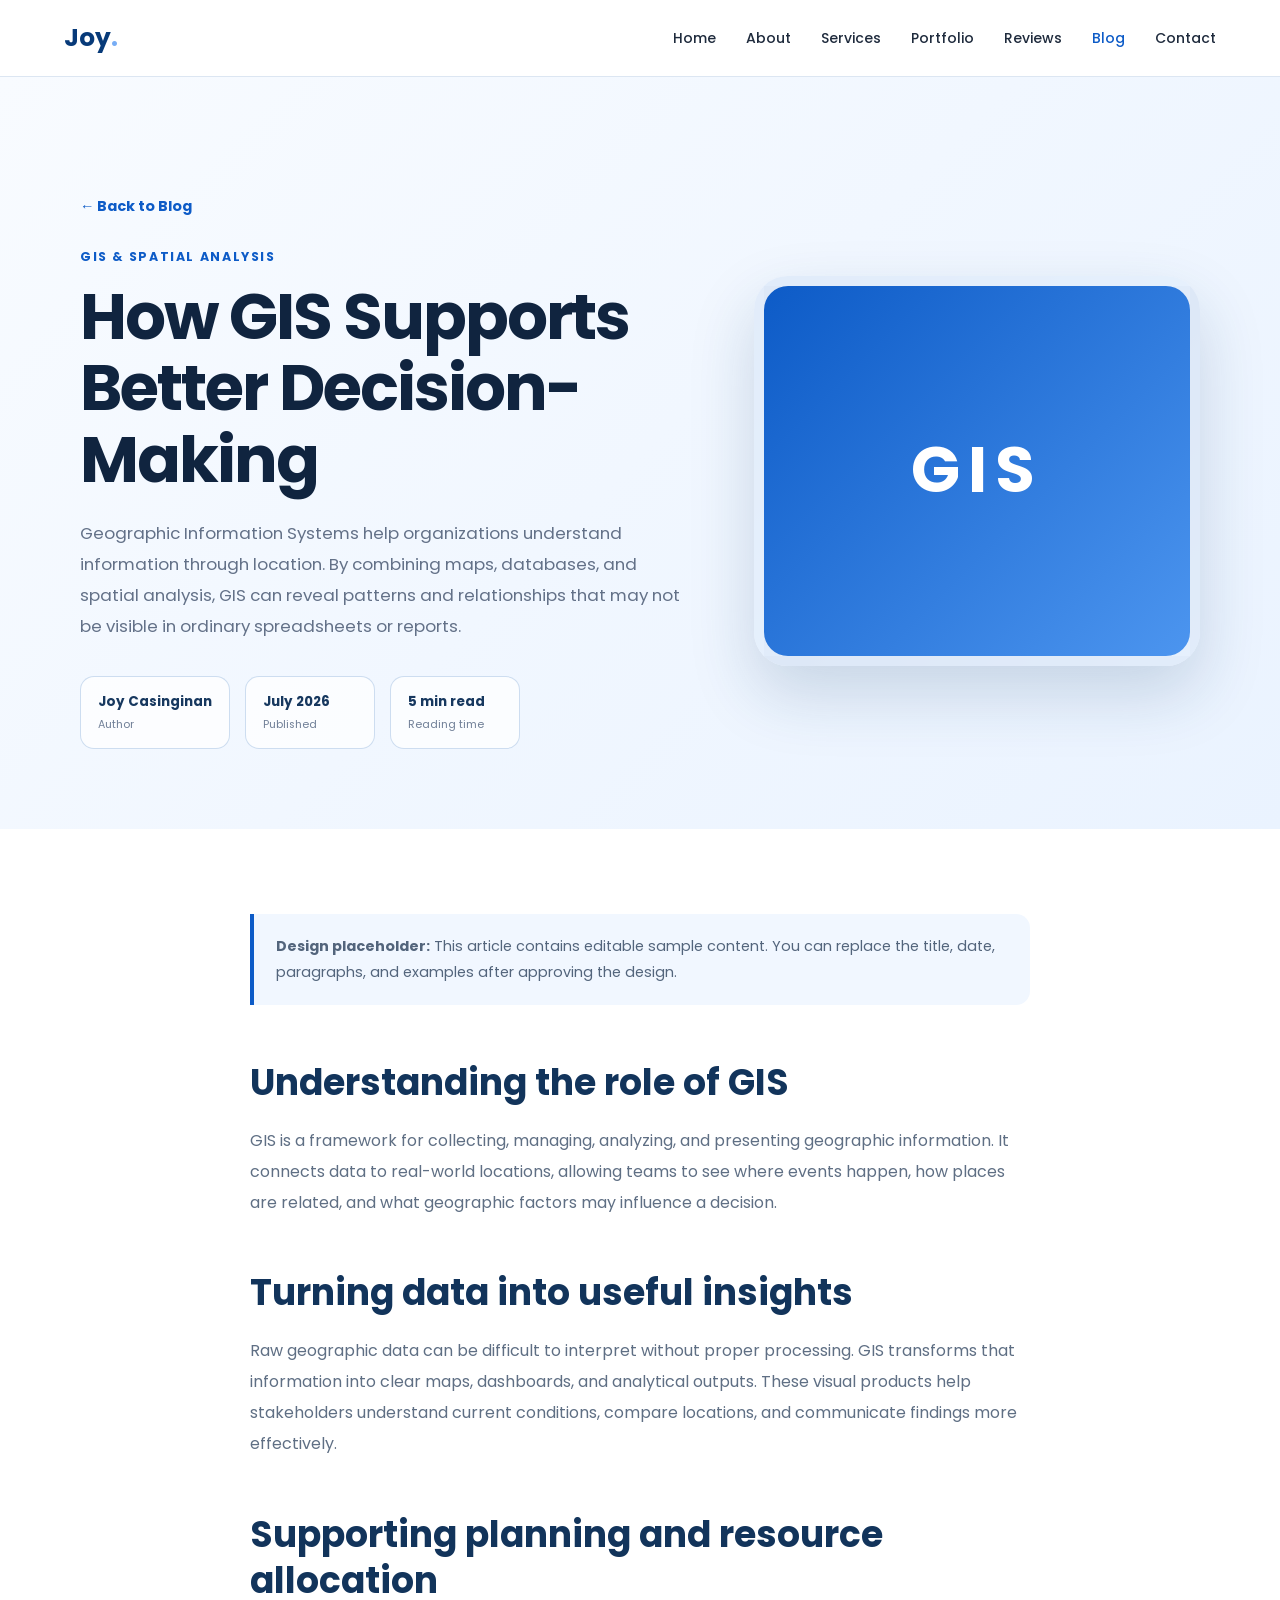
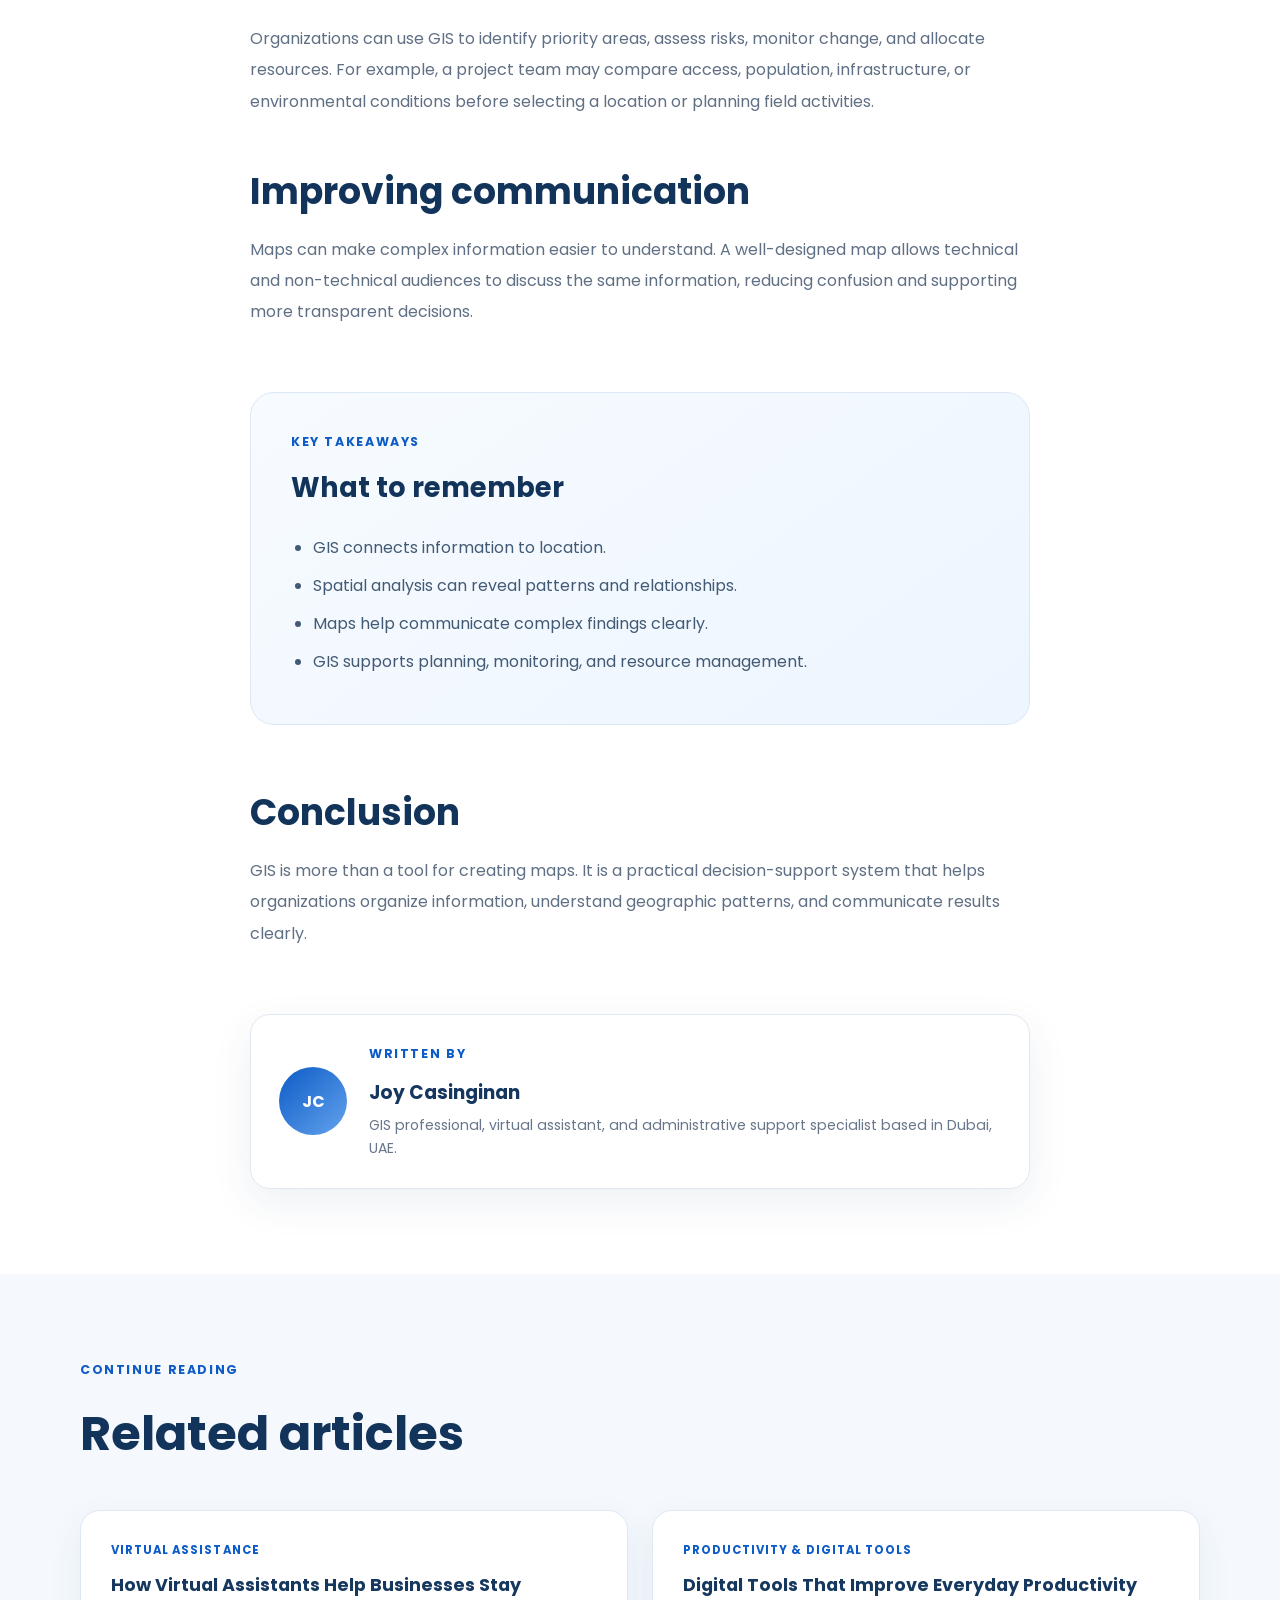
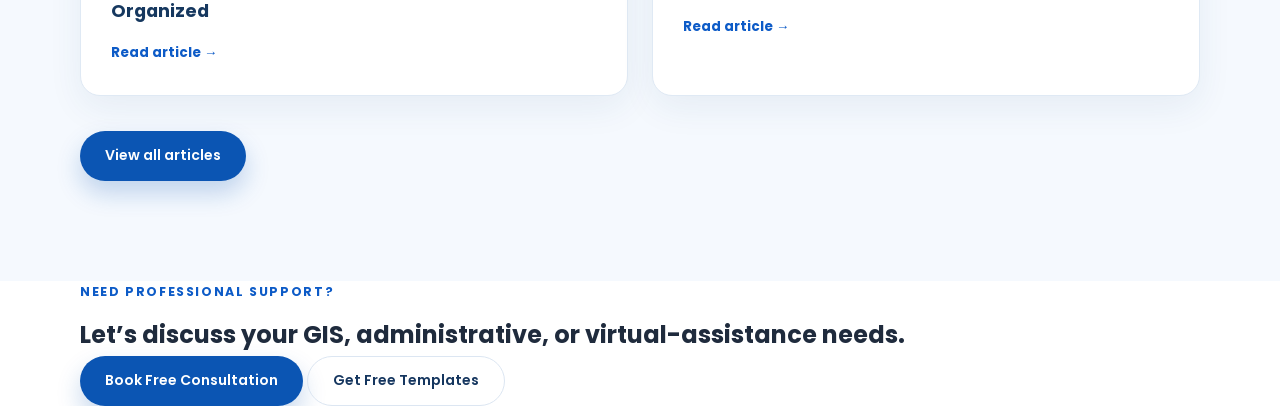
==== commit 31d1baf5: "Update blog-gis-decision-making.html" ====
--- a/blog-gis-decision-making.html
+++ b/blog-gis-decision-making.html
@@ -1,83 +1,93 @@
 <!DOCTYPE html>
+
 <html lang="en">
 <head>
-    <meta charset="UTF-8">
-    <meta name="viewport" content="width=device-width, initial-scale=1.0">
-    <meta name="description" content="How GIS Supports Better Decision-Making — an article by Joy Casinginan.">
-    <title>How GIS Supports Better Decision-Making | Joy Casinginan</title>
-    <link rel="preconnect" href="https://fonts.googleapis.com">
-    <link rel="preconnect" href="https://fonts.gstatic.com" crossorigin>
-    <link href="https://fonts.googleapis.com/css2?family=Poppins:wght@400;500;600;700&display=swap" rel="stylesheet">
-    <link rel="stylesheet" href="style.css">
+<meta charset="utf-8"/>
+<meta content="width=device-width, initial-scale=1.0" name="viewport"/>
+<meta content="How GIS Supports Better Decision-Making — an article by Joy Casinginan." name="description"/>
+<title>How GIS Supports Better Decision-Making | Joy Casinginan</title>
+<link href="https://fonts.googleapis.com" rel="preconnect"/>
+<link crossorigin="" href="https://fonts.gstatic.com" rel="preconnect"/>
+<link href="https://fonts.googleapis.com/css2?family=Poppins:wght@400;500;600;700&amp;display=swap" rel="stylesheet"/>
+<link href="style.css" rel="stylesheet"/>
 </head>
 <body>
 <header class="site-header">
-    <nav class="navbar">
-        <a href="index.html#home" class="logo">Joy<span>.</span></a>
-        <button type="button" class="menu-button" id="menuButton" aria-label="Open navigation menu" aria-expanded="false">
-            <span></span><span></span><span></span>
-        </button>
-        <ul class="nav-links" id="navLinks">
-            <li><a href="index.html#home">Home</a></li>
-            <li><a href="index.html#about">About</a></li>
-            <li><a href="index.html?open=services#services">Services</a></li>
-            <li><a href="index.html#portfolio">Portfolio</a></li>
-            <li><a href="index.html#reviews">Reviews</a></li>
-            <li><a href="blog.html" class="active">Blog</a></li>
-            <li><a href="index.html#contact">Contact</a></li>
-        </ul>
-    </nav>
+<nav class="navbar">
+<a class="logo" href="index.html#home">Joy<span>.</span></a>
+<button aria-expanded="false" aria-label="Open navigation menu" class="menu-button" id="menuButton" type="button">
+<span></span><span></span><span></span>
+</button>
+<ul class="nav-links" id="navLinks">
+<li><a href="index.html#home">Home</a></li>
+<li><a href="index.html#about">About</a></li>
+<li><a href="index.html?open=services#services">Services</a></li>
+<li><a href="index.html#portfolio">Portfolio</a></li>
+<li><a href="index.html#reviews">Reviews</a></li>
+<li><a class="active" href="blog.html">Blog</a></li>
+<li><a href="index.html#contact">Contact</a></li>
+</ul>
+</nav>
 </header>
 <main class="article-page">
-    <section class="article-hero">
-        <div class="article-container article-hero-grid">
-            <div class="article-hero-content">
-                <a href="blog.html" class="article-back-link">← Back to Blog</a>
-                <p class="article-category">GIS & Spatial Analysis</p>
-                <h1>How GIS Supports Better Decision-Making</h1>
-                <p class="article-lead">Geographic Information Systems help organizations understand information through location. By combining maps, databases, and spatial analysis, GIS can reveal patterns and relationships that may not be visible in ordinary spreadsheets or reports.</p>
-                <div class="article-byline">
-                    <span><strong>Joy Casinginan</strong><small>Author</small></span>
-                    <span><strong>July 2026</strong><small>Published</small></span>
-                    <span><strong>5 min read</strong><small>Reading time</small></span>
-                </div>
-            </div>
-            <div class="article-featured-visual blog-image-gis" aria-label="Article featured visual"><span>GIS</span></div>
-        </div>
-    </section>
-
-    <section class="article-body-wrap">
-        <article class="article-content">
-            <p class="article-note"><strong>Design placeholder:</strong> This article contains editable sample content. You can replace the title, date, paragraphs, and examples after approving the design.</p>
-            <section class="article-section"><h2>Understanding the role of GIS</h2><p>GIS is a framework for collecting, managing, analyzing, and presenting geographic information. It connects data to real-world locations, allowing teams to see where events happen, how places are related, and what geographic factors may influence a decision.</p></section>
+<section class="article-hero">
+<div class="article-container article-hero-grid">
+<div class="article-hero-content">
+<a class="article-back-link" href="blog.html">← Back to Blog</a>
+<p class="article-category">GIS &amp; Spatial Analysis</p>
+<h1>How GIS Supports Better Decision-Making</h1>
+<p class="article-lead">Geographic Information Systems help organizations understand information through location. By combining maps, databases, and spatial analysis, GIS can reveal patterns and relationships that may not be visible in ordinary spreadsheets or reports.</p>
+<div class="article-byline">
+<span><strong>Joy Casinginan</strong><small>Author</small></span>
+<span><strong>July 2026</strong><small>Published</small></span>
+<span><strong>5 min read</strong><small>Reading time</small></span>
+</div>
+</div>
+<div aria-label="Article featured visual" class="article-featured-visual blog-image-gis"><span>GIS</span></div>
+</div>
+</section>
+<section class="article-body-wrap">
+<article class="article-content">
+<p class="article-note"><strong>Design placeholder:</strong> This article contains editable sample content. You can replace the title, date, paragraphs, and examples after approving the design.</p>
+<section class="article-section"><h2>Understanding the role of GIS</h2><p>GIS is a framework for collecting, managing, analyzing, and presenting geographic information. It connects data to real-world locations, allowing teams to see where events happen, how places are related, and what geographic factors may influence a decision.</p></section>
 <section class="article-section"><h2>Turning data into useful insights</h2><p>Raw geographic data can be difficult to interpret without proper processing. GIS transforms that information into clear maps, dashboards, and analytical outputs. These visual products help stakeholders understand current conditions, compare locations, and communicate findings more effectively.</p></section>
 <section class="article-section"><h2>Supporting planning and resource allocation</h2><p>Organizations can use GIS to identify priority areas, assess risks, monitor change, and allocate resources. For example, a project team may compare access, population, infrastructure, or environmental conditions before selecting a location or planning field activities.</p></section>
 <section class="article-section"><h2>Improving communication</h2><p>Maps can make complex information easier to understand. A well-designed map allows technical and non-technical audiences to discuss the same information, reducing confusion and supporting more transparent decisions.</p></section>
-            <aside class="article-takeaways">
-                <p class="article-takeaway-label">Key takeaways</p>
-                <h2>What to remember</h2>
-                <ul><li>GIS connects information to location.</li>
+<aside class="article-takeaways">
+<p class="article-takeaway-label">Key takeaways</p>
+<h2>What to remember</h2>
+<ul><li>GIS connects information to location.</li>
 <li>Spatial analysis can reveal patterns and relationships.</li>
 <li>Maps help communicate complex findings clearly.</li>
 <li>GIS supports planning, monitoring, and resource management.</li></ul>
-            </aside>
-            <section class="article-section"><h2>Conclusion</h2><p>GIS is more than a tool for creating maps. It is a practical decision-support system that helps organizations organize information, understand geographic patterns, and communicate results clearly.</p></section>
-            <div class="article-author-box">
-                <div class="article-author-avatar">JC</div>
-                <div><p class="article-author-label">Written by</p><h3>Joy Casinginan</h3><p>GIS professional, virtual assistant, and administrative support specialist based in Dubai, UAE.</p></div>
-            </div>
-        </article>
-    </section>
-
-    <section class="related-articles">
-        <div class="article-container">
-            <p class="article-category">Continue reading</p>
-            <h2>Related articles</h2>
-            <div class="related-articles-grid"><a class="related-article-card" href="blog-virtual-assistant.html"><span>Virtual Assistance</span><strong>How Virtual Assistants Help Businesses Stay Organized</strong><small>Read article →</small></a><a class="related-article-card" href="blog-productivity-tools.html"><span>Productivity & Digital Tools</span><strong>Digital Tools That Improve Everyday Productivity</strong><small>Read article →</small></a></div>
-            <a href="blog.html" class="button primary-button article-blog-button">View all articles</a>
-        </div>
-    </section>
-</main>
+</aside>
+<section class="article-section"><h2>Conclusion</h2><p>GIS is more than a tool for creating maps. It is a practical decision-support system that helps organizations organize information, understand geographic patterns, and communicate results clearly.</p></section>
+<div class="article-author-box">
+<div class="article-author-avatar">JC</div>
+<div><p class="article-author-label">Written by</p><h3>Joy Casinginan</h3><p>GIS professional, virtual assistant, and administrative support specialist based in Dubai, UAE.</p></div>
+</div>
+</article>
+</section>
+<section class="related-articles">
+<div class="article-container">
+<p class="article-category">Continue reading</p>
+<h2>Related articles</h2>
+<div class="related-articles-grid"><a class="related-article-card" href="blog-virtual-assistant.html"><span>Virtual Assistance</span><strong>How Virtual Assistants Help Businesses Stay Organized</strong><small>Read article →</small></a><a class="related-article-card" href="blog-productivity-tools.html"><span>Productivity &amp; Digital Tools</span><strong>Digital Tools That Improve Everyday Productivity</strong><small>Read article →</small></a></div>
+<a class="button primary-button article-blog-button" href="blog.html">View all articles</a>
+</div>
+</section>
+<section class="article-lead-cta">
+<div class="article-container article-lead-cta-inner">
+<div>
+<p class="article-category">Need professional support?</p>
+<h2>Let’s discuss your GIS, administrative, or virtual-assistance needs.</h2>
+</div>
+<div>
+<a class="button primary-button" href="index.html#consultation">Book Free Consultation</a>
+<a class="button secondary-button" href="index.html#free-resources">Get Free Templates</a>
+</div>
+</div>
+</section></main>
 <script src="script.js"></script>
 </body>
-</html>+</html>
--- a/style.css
+++ b/style.css
@@ -2698,3 +2698,120 @@
 .article-blog-button { margin-top: 35px; }
 @media (max-width: 900px) { .article-hero-grid { grid-template-columns: 1fr; gap: 48px; } .article-featured-visual { min-height: 300px; } }
 @media (max-width: 620px) { .article-container { width: min(100% - 28px,1120px); } .article-hero { padding: 95px 0 60px; } .article-hero h1 { letter-spacing: -1px; } .article-byline { display: grid; grid-template-columns: 1fr; } .article-featured-visual { min-height: 230px; border-width: 7px; border-radius: 24px; } .article-body-wrap { padding: 60px 14px; } .article-takeaways { padding: 28px 24px; } .article-author-box { align-items: flex-start; } .related-articles-grid { grid-template-columns: 1fr; } }
+
+
+/* ==================================================
+   REVIEW SUBMISSION FORM
+================================================== */
+.review-submit-panel {
+    margin-top: 42px;
+    padding: 30px 34px;
+    display: flex;
+    align-items: center;
+    justify-content: space-between;
+    gap: 28px;
+    border: 1px solid var(--border);
+    border-radius: 22px;
+    background: linear-gradient(135deg, #f7fbff, #edf5ff);
+    box-shadow: 0 14px 38px rgba(16, 51, 93, 0.09);
+}
+.review-submit-panel h3 { margin: 6px 0 7px; color: var(--primary-dark); font-size: 24px; }
+.review-submit-panel p:last-child { max-width: 700px; color: var(--muted); font-size: 13px; }
+.review-open-button { flex: 0 0 auto; border: 0; cursor: pointer; font-family: inherit; }
+
+.review-modal {
+    position: fixed;
+    inset: 0;
+    z-index: 4000;
+    display: grid;
+    place-items: center;
+    padding: 22px;
+    visibility: hidden;
+    opacity: 0;
+    transition: opacity .25s ease, visibility .25s ease;
+}
+.review-modal.active { visibility: visible; opacity: 1; }
+.review-modal-backdrop { position: absolute; inset: 0; background: rgba(4,18,37,.76); backdrop-filter: blur(8px); }
+.review-modal-dialog {
+    position: relative;
+    z-index: 1;
+    width: min(680px, 100%);
+    max-height: calc(100vh - 44px);
+    overflow-y: auto;
+    padding: 42px;
+    border: 1px solid rgba(255,255,255,.55);
+    border-radius: 26px;
+    background: #fff;
+    box-shadow: 0 32px 90px rgba(4,18,37,.34);
+    transform: translateY(22px) scale(.98);
+    transition: transform .28s ease;
+}
+.review-modal.active .review-modal-dialog { transform: translateY(0) scale(1); }
+.review-modal-close {
+    position: absolute;
+    top: 14px;
+    right: 15px;
+    width: 42px;
+    height: 42px;
+    border: 1px solid var(--border);
+    border-radius: 50%;
+    color: var(--secondary);
+    background: #fff;
+    font-size: 27px;
+    cursor: pointer;
+}
+.review-modal-dialog h2 { margin: 7px 0 8px; color: var(--primary-dark); font-size: 34px; line-height: 1.2; }
+.review-modal-intro { margin-bottom: 25px; color: var(--muted); font-size: 13px; }
+.review-form { display: grid; gap: 17px; }
+.review-form-grid { display: grid; grid-template-columns: repeat(2, 1fr); gap: 15px; }
+.review-field { display: grid; gap: 7px; }
+.review-field label, .rating-field legend { color: var(--secondary); font-size: 12px; font-weight: 600; }
+.review-field label span { color: var(--muted); font-weight: 400; }
+.review-field input, .review-field textarea {
+    width: 100%;
+    padding: 13px 15px;
+    border: 1px solid #d7e2ef;
+    border-radius: 12px;
+    color: var(--text);
+    background: #fff;
+    font: inherit;
+    font-size: 12px;
+    outline: none;
+}
+.review-field textarea { resize: vertical; min-height: 125px; }
+.review-field input:focus, .review-field textarea:focus { border-color: var(--primary); box-shadow: 0 0 0 4px rgba(11,85,179,.1); }
+.rating-field { padding: 0; border: 0; }
+.interactive-rating { display: flex; gap: 7px; margin-top: 7px; }
+.interactive-rating button {
+    padding: 0;
+    border: 0;
+    color: #cbd5e1;
+    background: transparent;
+    font-size: 36px;
+    line-height: 1;
+    cursor: pointer;
+    transition: color .18s ease, transform .18s ease;
+}
+.interactive-rating button.hovered,
+.interactive-rating button.selected { color: #f3ab23; transform: translateY(-2px) scale(1.08); }
+.rating-field small { display: block; margin-top: 7px; color: var(--muted); font-size: 10px; }
+.review-consent { display: flex; align-items: flex-start; gap: 10px; color: var(--muted); font-size: 10px; line-height: 1.6; }
+.review-consent input { margin-top: 3px; accent-color: var(--primary); }
+.review-submit-button { width: 100%; border: 0; cursor: pointer; font-family: inherit; }
+.review-submit-button:disabled { opacity: .7; cursor: wait; }
+.review-form-message { min-height: 18px; margin: 0; text-align: center; font-size: 11px; }
+.review-form-message.success { color: #16804b; }
+.review-form-message.error { color: #b33636; }
+body.review-modal-open { overflow: hidden; }
+
+.portfolio-category { animation: portfolioFade .35s ease; }
+@keyframes portfolioFade { from { opacity: 0; transform: translateY(10px); } to { opacity: 1; transform: none; } }
+
+@media (max-width: 700px) {
+    .review-submit-panel { align-items: stretch; flex-direction: column; padding: 25px; }
+    .review-open-button { width: 100%; }
+    .review-modal { padding: 10px; }
+    .review-modal-dialog { max-height: calc(100vh - 20px); padding: 48px 20px 24px; border-radius: 20px; }
+    .review-form-grid { grid-template-columns: 1fr; }
+    .interactive-rating button { font-size: 32px; }
+}
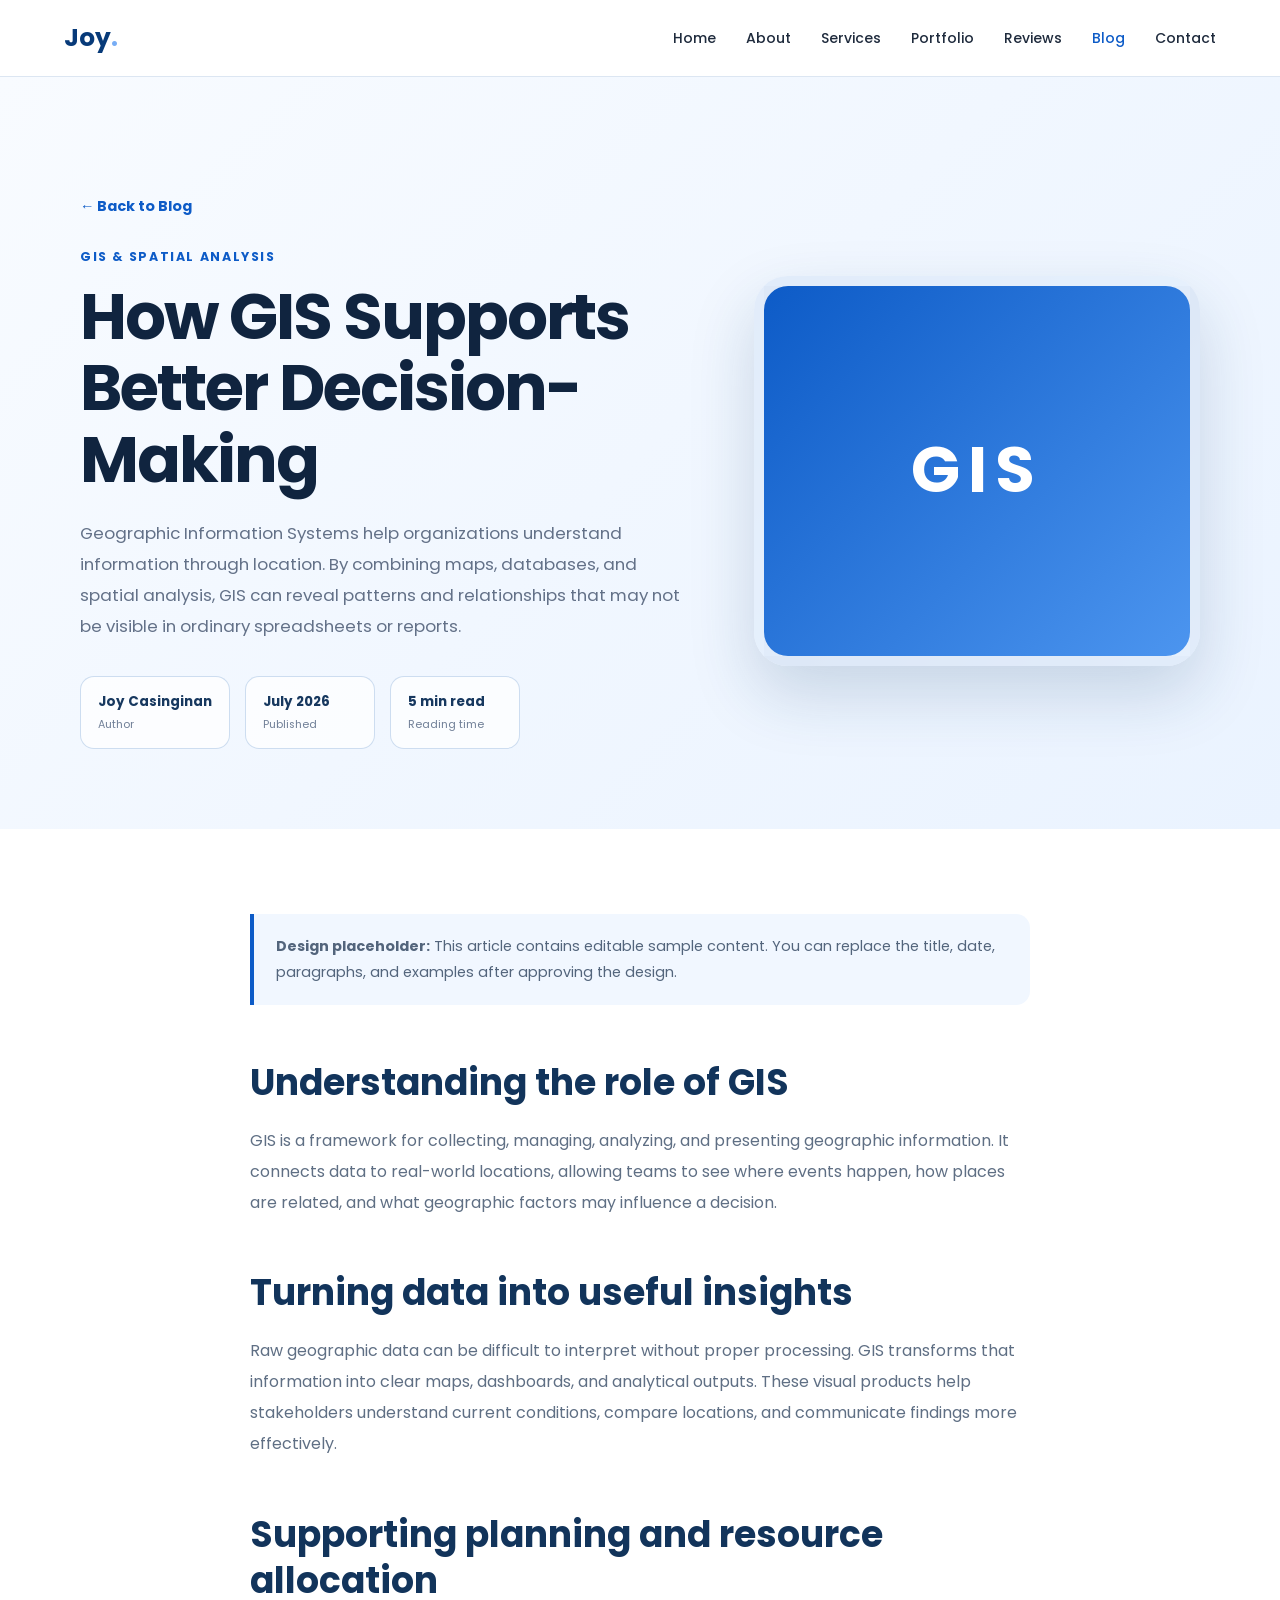
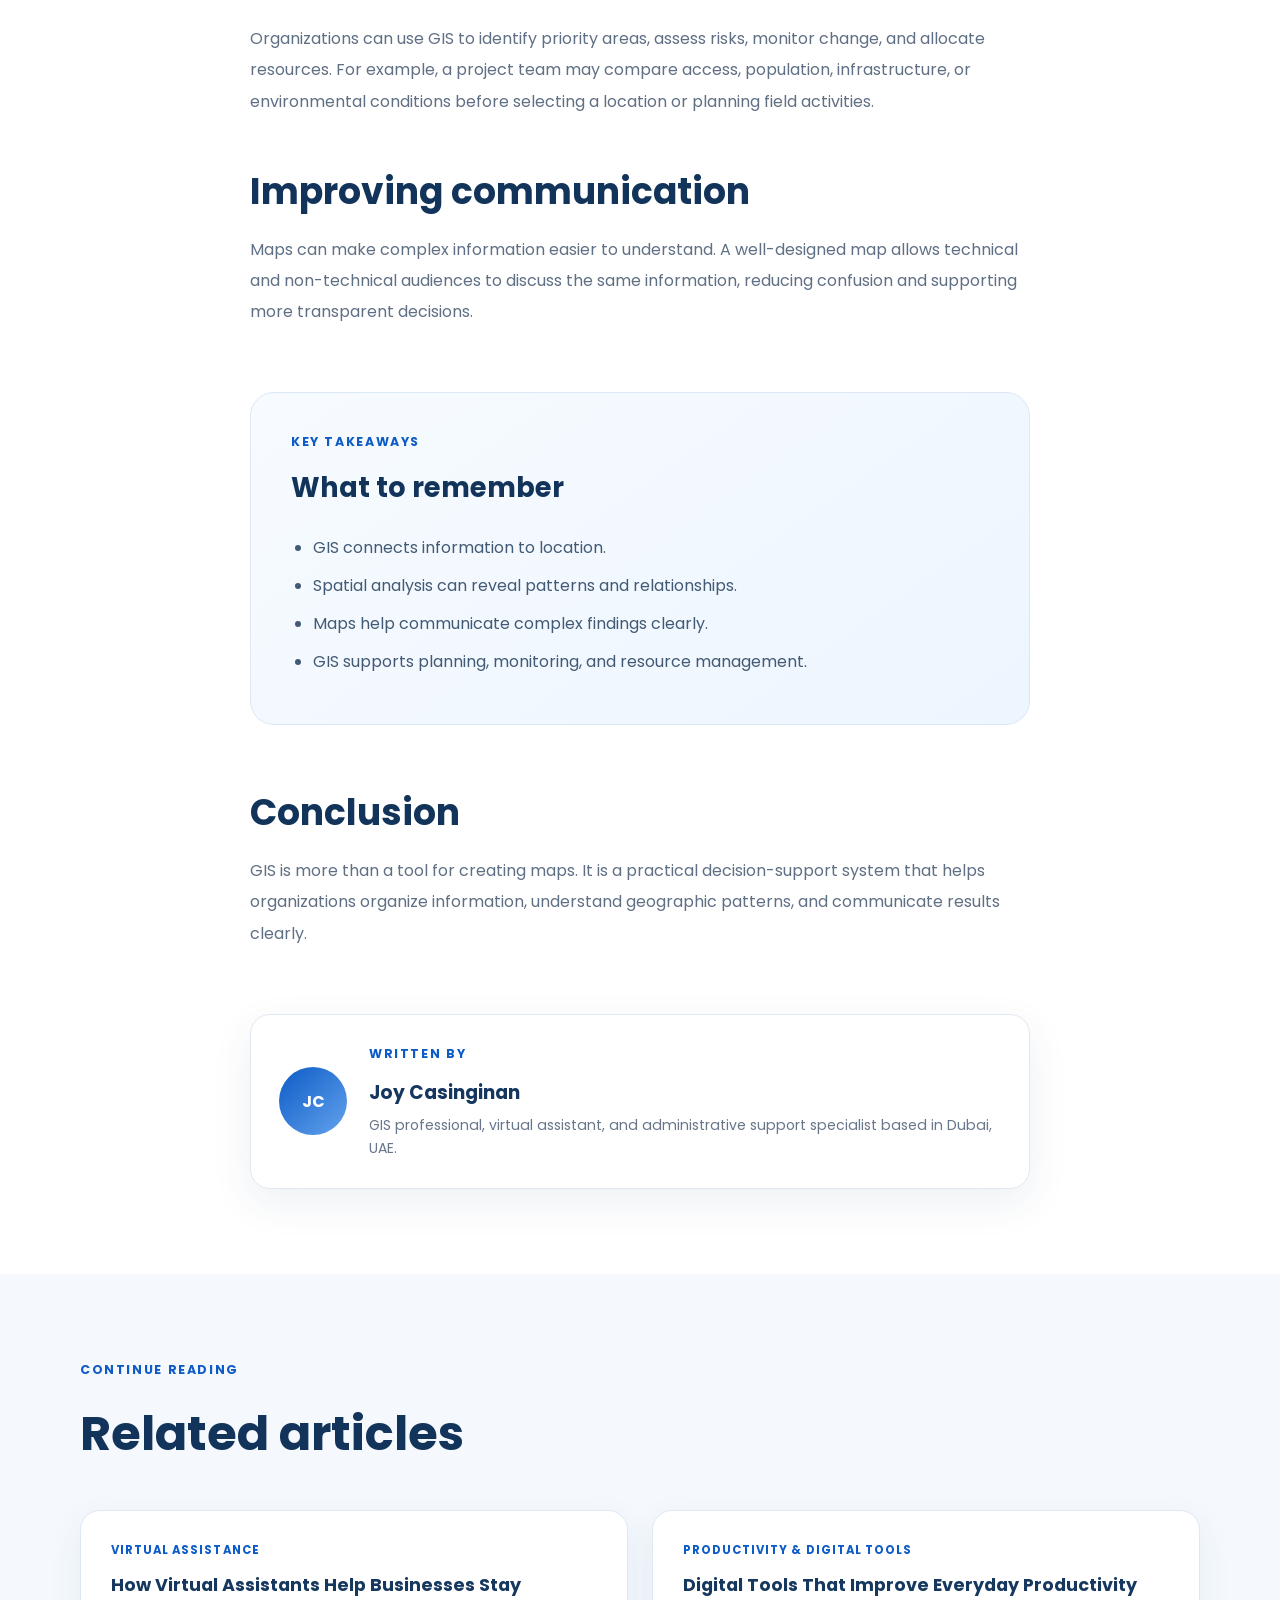
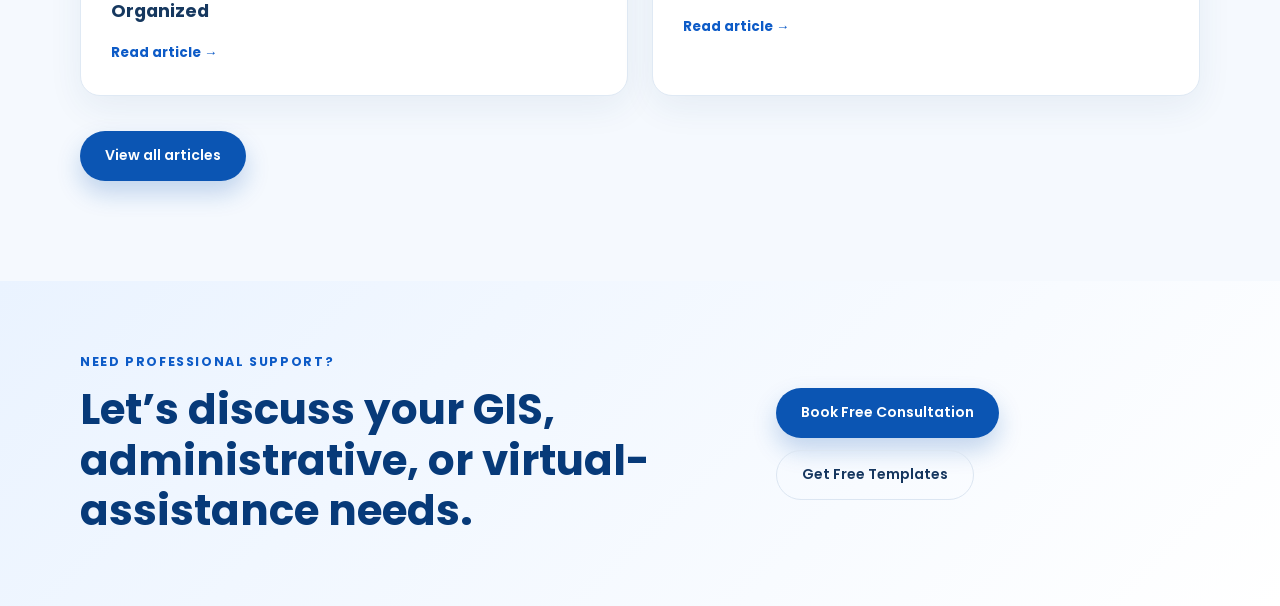
==== commit 1f8430e5: "Add files via upload" ====
--- a/blog-gis-decision-making.html
+++ b/blog-gis-decision-making.html
@@ -90,4 +90,4 @@
 </section></main>
 <script src="script.js"></script>
 </body>
-</html>
+</html>
--- a/style.css
+++ b/style.css
@@ -2815,3 +2815,82 @@
     .review-form-grid { grid-template-columns: 1fr; }
     .interactive-rating button { font-size: 32px; }
 }
+
+
+/* ==================================================
+   LEAD GENERATION SECTIONS
+================================================== */
+.why-me-section{background:#fff}
+.why-me-grid{display:grid;grid-template-columns:repeat(3,1fr);gap:22px}
+.why-me-grid article,.featured-project-card,.lead-form-card{border:1px solid var(--border);border-radius:22px;background:#fff;box-shadow:0 12px 34px rgba(16,51,93,.08)}
+.why-me-grid article{padding:28px}
+.why-me-grid article>span,.featured-project-number{display:inline-flex;align-items:center;justify-content:center;width:42px;height:42px;border-radius:13px;color:var(--primary);background:#eaf3ff;font-size:12px;font-weight:700}
+.why-me-grid h3,.featured-project-card h3,.lead-form-card h3{margin:16px 0 9px;color:var(--primary-dark)}
+.why-me-grid p,.featured-project-card p,.free-resources-copy>p,.consultation-layout>div>p{color:var(--muted);font-size:13px}
+
+.featured-projects-section{background:linear-gradient(180deg,#f8fbff,#fff)}
+.featured-projects-grid{display:grid;grid-template-columns:repeat(3,1fr);gap:24px}
+.featured-project-card{padding:30px;transition:.3s ease}
+.featured-project-card:hover{transform:translateY(-7px);box-shadow:var(--shadow)}
+.featured-project-link{display:inline-block;margin-top:18px;color:var(--primary);font-size:12px;font-weight:700;text-decoration:none}
+
+.free-resources-section{background:#071a33;color:#fff}
+.free-resources-layout,.consultation-layout{display:grid;grid-template-columns:1fr 1fr;gap:70px;align-items:center}
+.free-resources-copy h2,.consultation-layout h2{margin:10px 0 18px;font-size:clamp(34px,4vw,50px);line-height:1.2}
+.free-resources-copy h2{color:#fff}
+.free-resources-copy>p{color:#bdcadb}
+.resource-list,.consultation-points{display:grid;grid-template-columns:repeat(2,1fr);gap:12px;margin-top:28px}
+.resource-list span,.consultation-points span{padding:12px 14px;border-radius:12px;font-size:11px}
+.resource-list span{background:rgba(255,255,255,.08);border:1px solid rgba(255,255,255,.12)}
+.consultation-points span{background:#f2f7fd;color:var(--secondary);border:1px solid var(--border)}
+
+.lead-form-card{padding:32px}
+.lead-generation-form{display:grid;gap:15px}
+.lead-generation-form label{display:grid;gap:7px;color:var(--secondary);font-size:11px;font-weight:600}
+.lead-generation-form input,.lead-generation-form select,.lead-generation-form textarea{width:100%;padding:13px 14px;border:1px solid #d7e2ef;border-radius:11px;background:#fff;color:var(--text);font:inherit;font-size:12px;outline:none}
+.lead-generation-form input:focus,.lead-generation-form select:focus,.lead-generation-form textarea:focus{border-color:var(--primary);box-shadow:0 0 0 4px rgba(11,85,179,.1)}
+.lead-form-grid{display:grid;grid-template-columns:repeat(2,1fr);gap:14px}
+.lead-consent{display:flex!important;grid-template-columns:none!important;align-items:flex-start;gap:9px!important;color:var(--muted)!important;font-size:10px!important}
+.lead-consent input{width:auto;margin-top:3px;accent-color:var(--primary)}
+.lead-submit-button{width:100%;border:0;cursor:pointer;font-family:inherit}
+.lead-form-message{min-height:17px;margin:0;text-align:center;font-size:10px}
+.lead-form-message.success{color:#17804b}.lead-form-message.error{color:#b33636}
+
+.consultation-section{background:#f6f9fd}
+.consultation-layout h2{color:var(--primary-dark)}
+.consultation-card{box-shadow:var(--shadow)}
+
+.trust-strip{padding:28px 0;background:#eef4fb;border-top:1px solid var(--border);border-bottom:1px solid var(--border)}
+.trust-strip-inner{display:flex;align-items:center;justify-content:center;flex-wrap:wrap;gap:18px 30px}
+.trust-strip p{color:var(--muted);font-size:11px;text-transform:uppercase;letter-spacing:1px}
+.trust-strip span{color:var(--primary-dark);font-size:12px;font-weight:600}
+
+.conversion-cta{padding:70px 0;background:linear-gradient(135deg,#eaf3ff,#fff)}
+.conversion-cta-inner{display:flex;align-items:center;justify-content:space-between;gap:35px}
+.conversion-cta h2{max-width:720px;margin-top:8px;color:var(--primary-dark);font-size:clamp(30px,4vw,45px);line-height:1.2}
+.conversion-cta-buttons{display:flex;gap:12px;flex-wrap:wrap}
+
+.professional-footer{padding:65px 0 20px;background:#041225;color:#c1cedd}
+.footer-main-grid{display:grid;grid-template-columns:1.5fr 1fr 1fr 1.2fr;gap:38px}
+.professional-footer h3{margin-bottom:14px;color:#fff;font-size:14px}
+.professional-footer a,.professional-footer span,.professional-footer p{display:block;margin-bottom:9px;color:#c1cedd;font-size:11px;text-decoration:none}
+.professional-footer a:hover{color:#fff}
+.footer-bottom{margin-top:35px;padding-top:18px;border-top:1px solid rgba(255,255,255,.1)}
+
+@media(max-width:950px){
+  .why-me-grid,.featured-projects-grid{grid-template-columns:1fr 1fr}
+  .free-resources-layout,.consultation-layout,.footer-main-grid{grid-template-columns:1fr 1fr}
+  .conversion-cta-inner{align-items:flex-start;flex-direction:column}
+}
+@media(max-width:650px){
+  .why-me-grid,.featured-projects-grid,.free-resources-layout,.consultation-layout,.footer-main-grid,.lead-form-grid,.resource-list{grid-template-columns:1fr}
+  .free-resources-layout,.consultation-layout{gap:36px}
+  .conversion-cta-buttons{width:100%}
+  .conversion-cta-buttons .button{width:100%}
+}
+
+.article-lead-cta{padding:70px 0;background:linear-gradient(135deg,#eaf3ff,#fff)}
+.article-lead-cta-inner{display:flex;align-items:center;justify-content:space-between;gap:30px}
+.article-lead-cta h2{max-width:680px;color:var(--primary-dark);font-size:clamp(28px,4vw,42px);line-height:1.2}
+.article-lead-cta-inner>div:last-child{display:flex;gap:12px;flex-wrap:wrap}
+@media(max-width:760px){.article-lead-cta-inner{align-items:flex-start;flex-direction:column}.article-lead-cta-inner>div:last-child{width:100%}.article-lead-cta-inner .button{width:100%}}
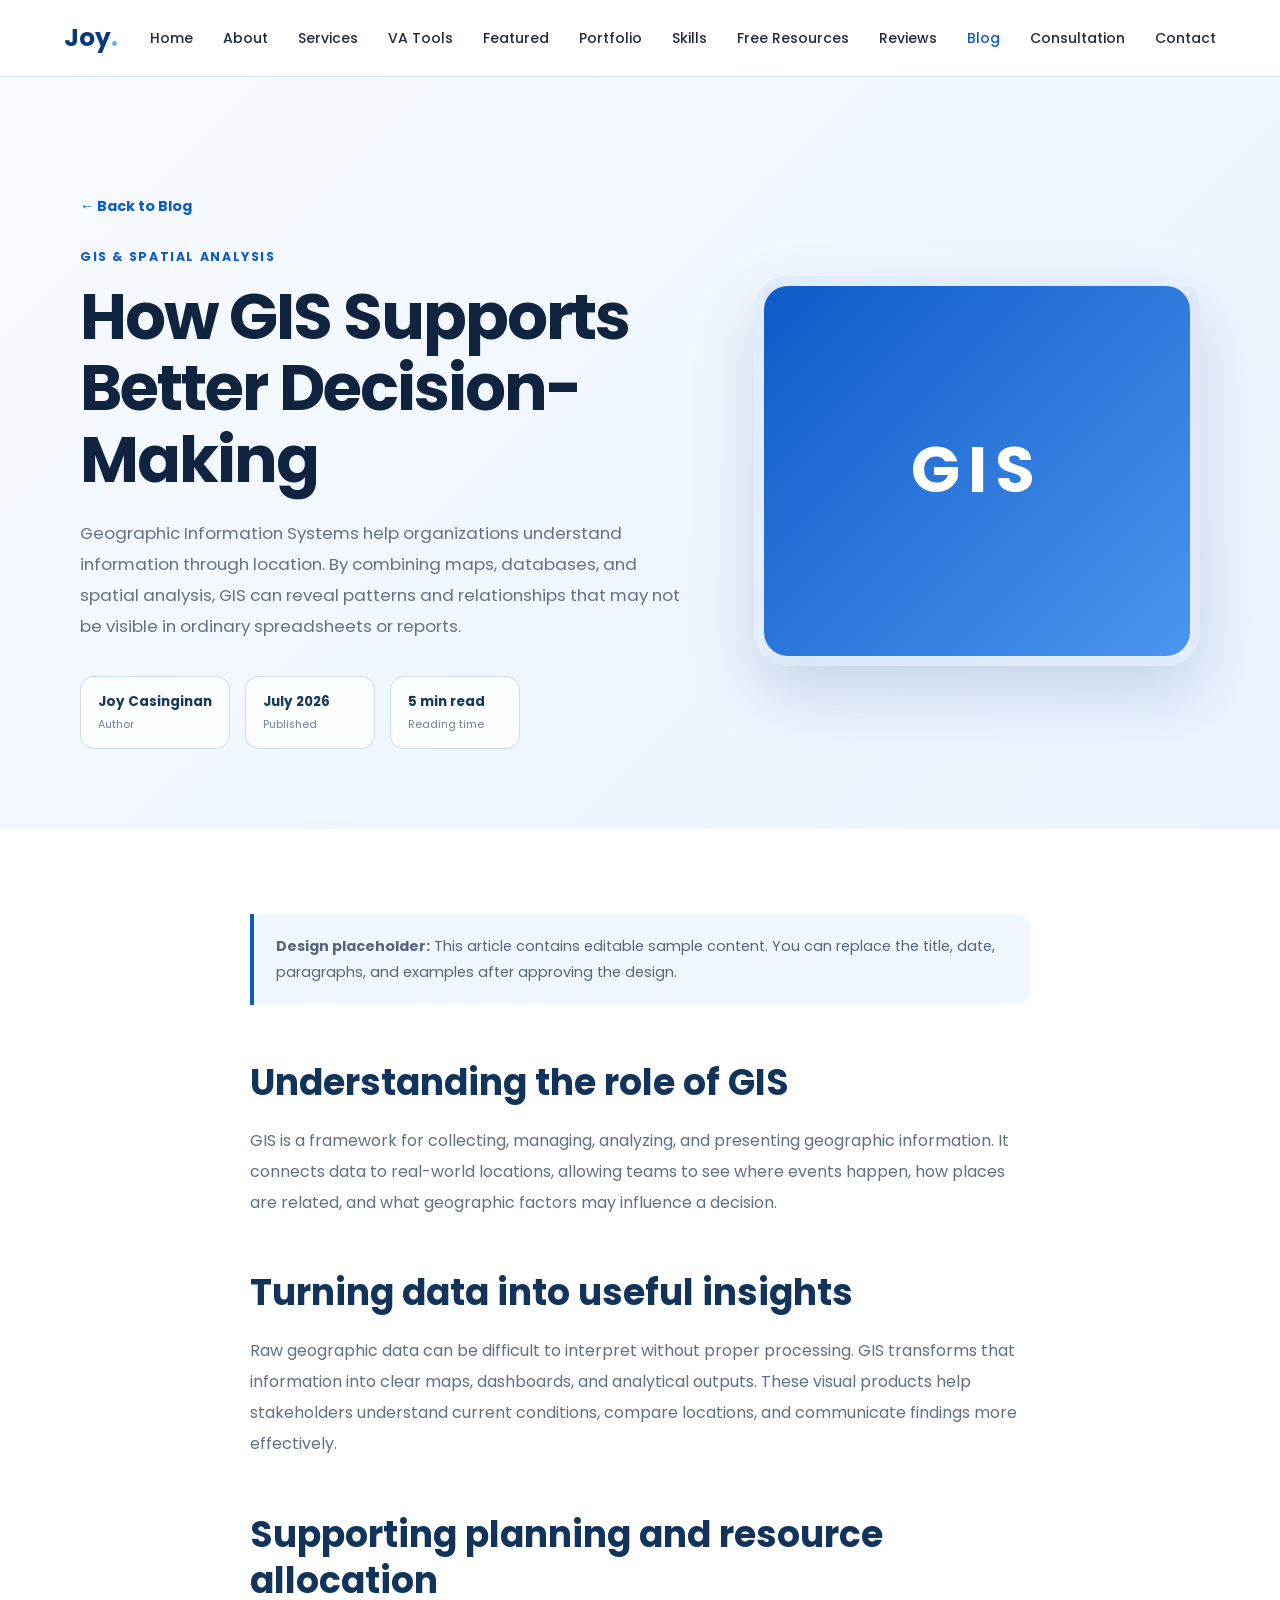
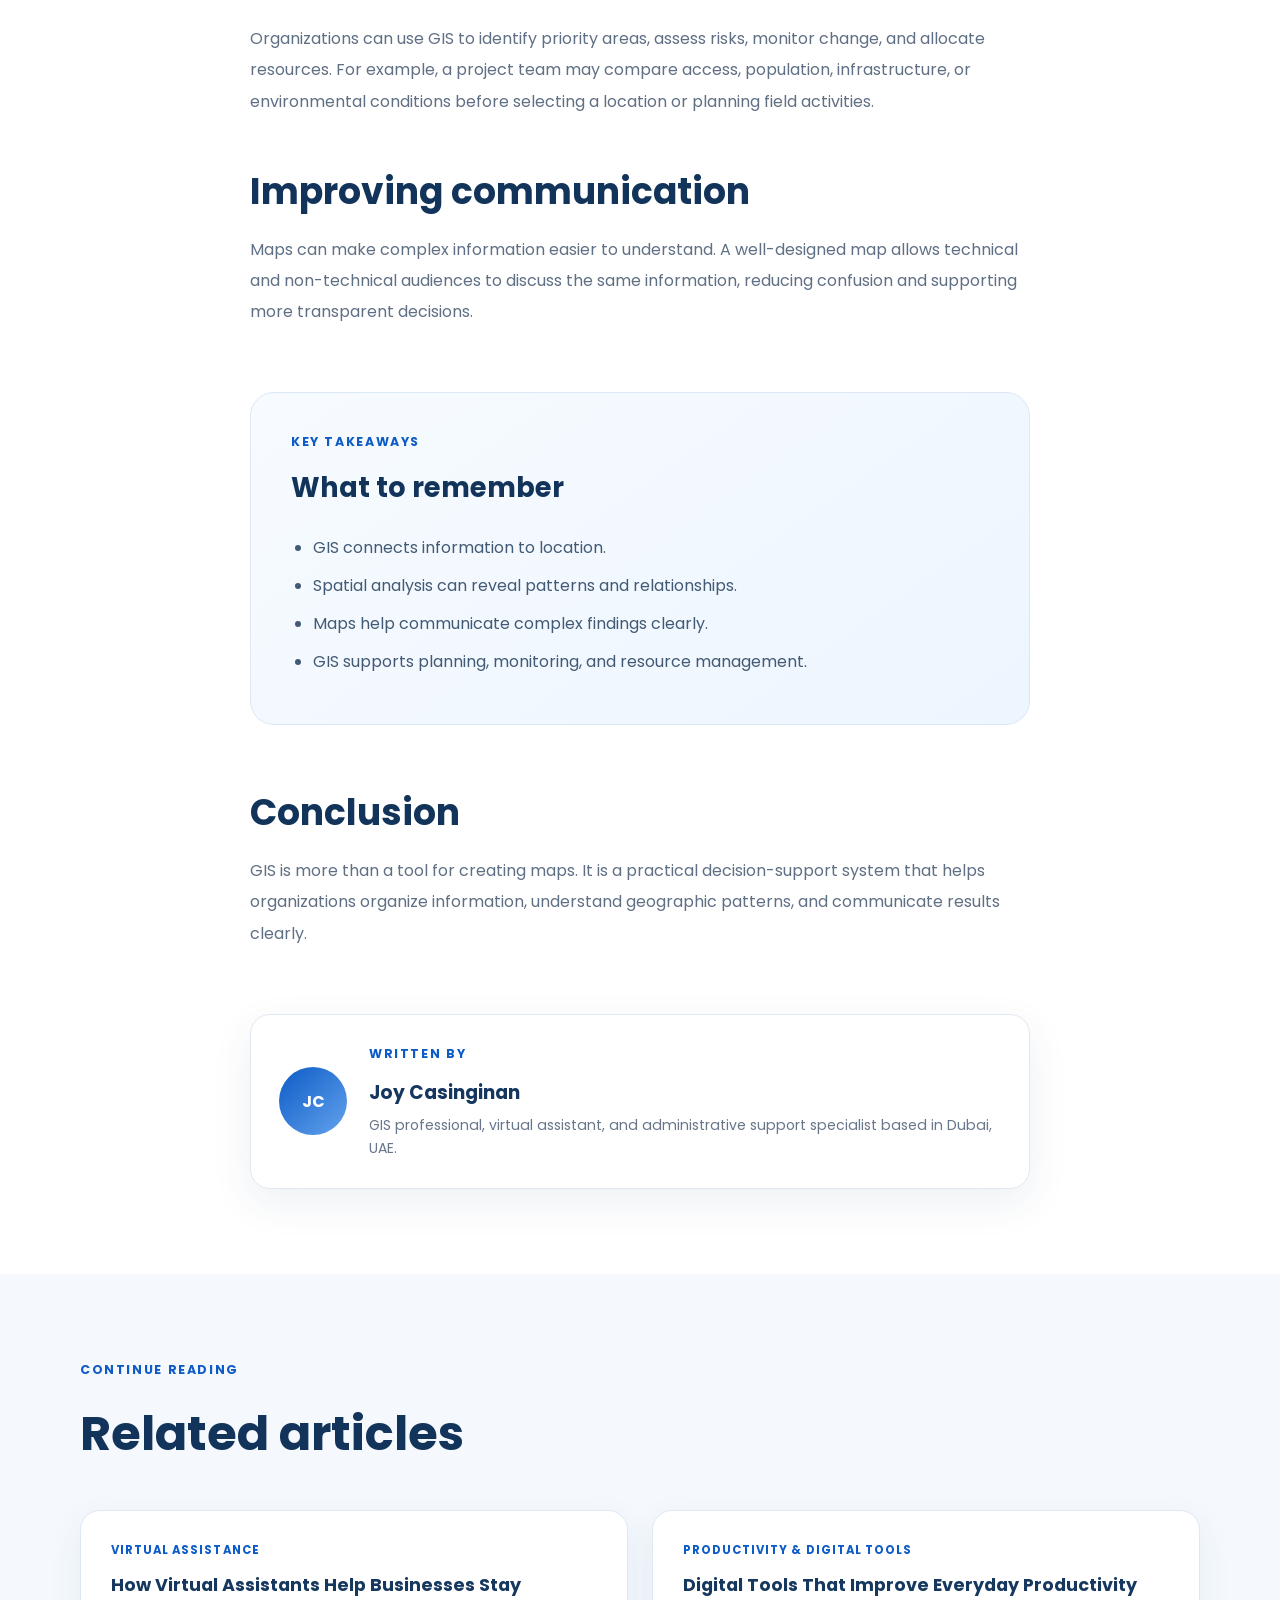
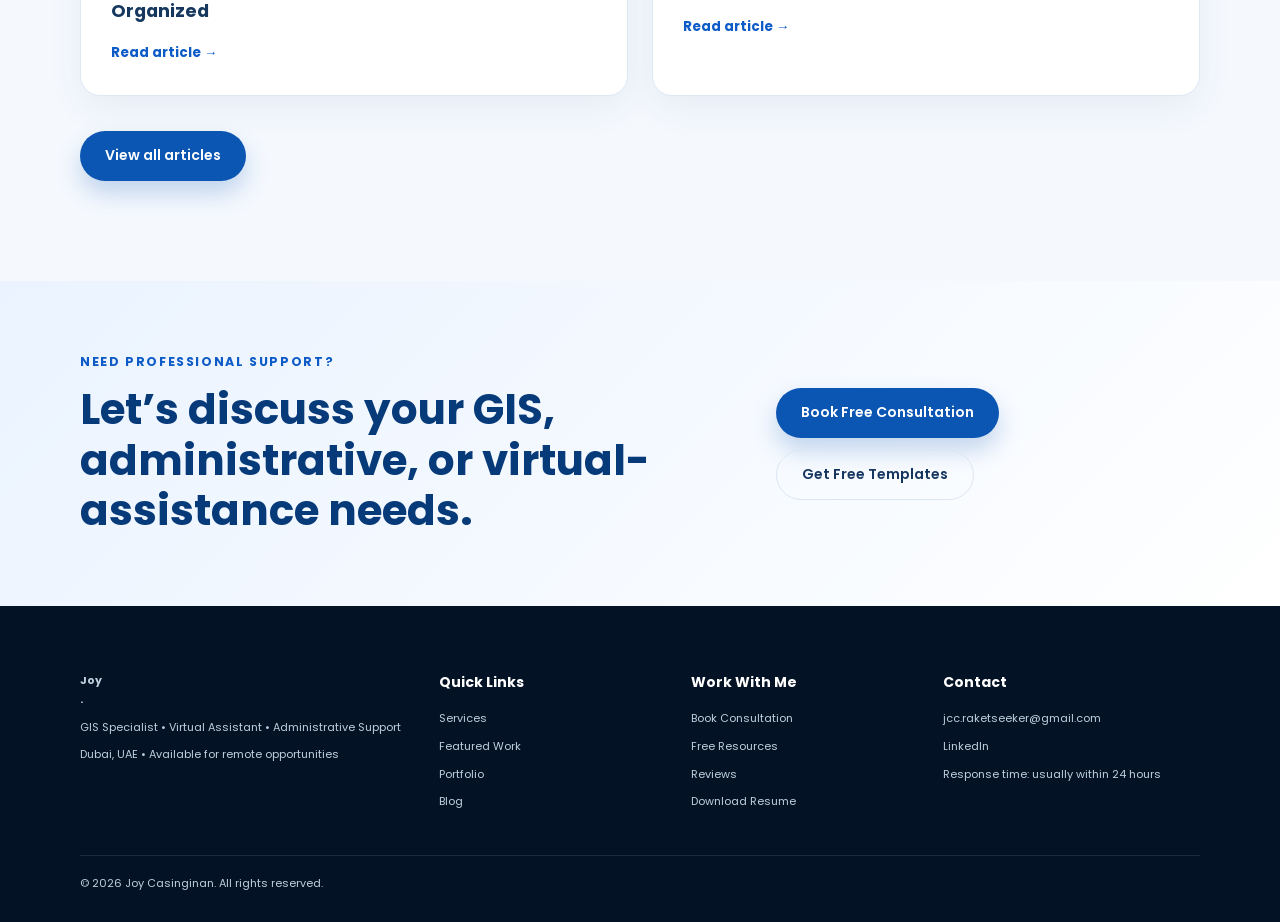
==== commit 2b4584da: "Add files via upload" ====
--- a/blog-gis-decision-making.html
+++ b/blog-gis-decision-making.html
@@ -4,28 +4,34 @@
 <head>
 <meta charset="utf-8"/>
 <meta content="width=device-width, initial-scale=1.0" name="viewport"/>
-<meta content="How GIS Supports Better Decision-Making — an article by Joy Casinginan." name="description"/>
+<meta content="Learn how GIS mapping, spatial analysis, and geographic data support planning, communication, and better organizational decisions." name="description"/>
 <title>How GIS Supports Better Decision-Making | Joy Casinginan</title>
 <link href="https://fonts.googleapis.com" rel="preconnect"/>
 <link crossorigin="" href="https://fonts.gstatic.com" rel="preconnect"/>
 <link href="https://fonts.googleapis.com/css2?family=Poppins:wght@400;500;600;700&amp;display=swap" rel="stylesheet"/>
-<link href="style.css" rel="stylesheet"/>
-</head>
+<link href="style.min.css" rel="stylesheet"/>
+<link href="https://jccraketseeker-ae.github.io/jccraketseeker-ae/blog-gis-decision-making.html" rel="canonical"/><meta content="How GIS Supports Better Decision-Making | Joy Casinginan" property="og:title"/><meta content="Learn how GIS mapping, spatial analysis, and geographic data support planning, communication, and better organizational decisions." property="og:description"/><meta content="https://jccraketseeker-ae.github.io/jccraketseeker-ae/blog-gis-decision-making.html" property="og:url"/><meta content="article" property="og:type"/><meta content="Joy Casinginan" property="og:site_name"/><meta content="https://jccraketseeker-ae.github.io/jccraketseeker-ae/images/joy-profile.jpg" property="og:image"/><meta content="summary_large_image" name="twitter:card"/><meta content="How GIS Supports Better Decision-Making | Joy Casinginan" name="twitter:title"/><meta content="Learn how GIS mapping, spatial analysis, and geographic data support planning, communication, and better organizational decisions." name="twitter:description"/><meta content="https://jccraketseeker-ae.github.io/jccraketseeker-ae/images/joy-profile.jpg" name="twitter:image"/><link href="//cdnjs.cloudflare.com" rel="dns-prefetch"/><link href="//code.iconify.design" rel="dns-prefetch"/></head>
 <body>
 <header class="site-header">
 <nav class="navbar">
-<a class="logo" href="index.html#home">Joy<span>.</span></a>
+<a class="logo" href="index.html#home">
+                Joy<span>.</span>
+</a>
 <button aria-expanded="false" aria-label="Open navigation menu" class="menu-button" id="menuButton" type="button">
-<span></span><span></span><span></span>
+<span></span>
+<span></span>
+<span></span>
 </button>
 <ul class="nav-links" id="navLinks">
 <li><a href="index.html#home">Home</a></li>
 <li><a href="index.html#about">About</a></li>
 <li><a href="index.html?open=services#services">Services</a></li>
-<li><a href="index.html#portfolio">Portfolio</a></li>
-<li><a href="index.html#reviews">Reviews</a></li>
+<li><a href="index.html#va-tools">VA Tools</a></li>
+<li><a href="index.html#featured-projects">Featured</a></li><li><a href="index.html#portfolio">Portfolio</a></li>
+<li><a href="index.html#skills">Skills</a></li>
+<li><a href="index.html#free-resources">Free Resources</a></li><li><a href="index.html#reviews">Reviews</a></li>
 <li><a class="active" href="blog.html">Blog</a></li>
-<li><a href="index.html#contact">Contact</a></li>
+<li><a href="index.html#consultation">Consultation</a></li><li><a href="index.html#contact">Contact</a></li>
 </ul>
 </nav>
 </header>
@@ -88,6 +94,37 @@
 </div>
 </div>
 </section></main>
-<script src="script.js"></script>
+<footer class="professional-footer">
+<div class="section-container footer-main-grid">
+<div>
+<a class="footer-logo" href="index.html#home">Joy<span>.</span></a>
+<p>GIS Specialist • Virtual Assistant • Administrative Support</p>
+<p>Dubai, UAE • Available for remote opportunities</p>
+</div>
+<div>
+<h3>Quick Links</h3>
+<a href="index.html?open=services#services">Services</a>
+<a href="index.html#featured-projects">Featured Work</a>
+<a href="index.html#portfolio">Portfolio</a>
+<a class="active" href="blog.html">Blog</a>
+</div>
+<div>
+<h3>Work With Me</h3>
+<a href="index.html#consultation">Book Consultation</a>
+<a href="index.html#free-resources">Free Resources</a>
+<a href="index.html#reviews">Reviews</a>
+<a download="" href="JOY RESUME.pdf">Download Resume</a>
+</div>
+<div>
+<h3>Contact</h3>
+<a href="mailto:jcc.raketseeker@gmail.com">jcc.raketseeker@gmail.com</a>
+<a href="https://www.linkedin.com/in/casinginanjoy/" rel="noopener noreferrer" target="_blank">LinkedIn</a>
+<span>Response time: usually within 24 hours</span>
+</div>
+</div>
+<div class="section-container footer-bottom">
+<p>© 2026 Joy Casinginan. All rights reserved.</p>
+</div>
+</footer><script defer="" src="script.min.js"></script>
 </body>
 </html>
--- a/style.min.css
+++ b/style.min.css
@@ -0,0 +1 @@
+:root{--primary:#0b55b3;--primary-dark:#073a79;--secondary:#15365f;--text:#1f2b3d;--muted:#66758b;--background:#ffffff;--light-background:#f3f7fc;--border:#dce6f2;--dark:#071a33;--white:#ffffff;--shadow:0 18px 50px rgba(16,51,93,0.12);}*{margin:0;padding:0;box-sizing:border-box;}html{scroll-behavior:smooth;}body{font-family:"Poppins",Arial,sans-serif;color:var(--text);background:var(--background);line-height:1.7;overflow-x:hidden;}img{max-width:100%;}a{color:inherit;}.site-header{position:sticky;top:0;z-index:1000;background:rgba(255,255,255,0.96);border-bottom:1px solid var(--border);backdrop-filter:blur(12px);}.navbar{width:min(1180px,90%);min-height:76px;margin:auto;display:flex;justify-content:space-between;align-items:center;}.logo,.footer-logo{color:var(--primary-dark);font-size:25px;font-weight:700;text-decoration:none;}.logo span,.footer-logo span{color:#77adf5;}.nav-links{display:flex;align-items:center;gap:30px;list-style:none;}.nav-links a{font-size:14px;font-weight:500;text-decoration:none;}.nav-links a:hover{color:var(--primary);}.menu-button{display:none;width:42px;height:42px;border:none;border-radius:10px;background:var(--light-background);cursor:pointer;}.menu-button span{display:block;width:21px;height:2px;margin:5px auto;background:var(--secondary);}.hero{position:relative;min-height:calc(100vh - 76px);display:flex;align-items:center;overflow:hidden;background:linear-gradient( 135deg,#ffffff 0%,#f3f7fc 55%,#e9f2fc 100% );}.hero-container{position:relative;z-index:2;width:min(1180px,90%);margin:auto;padding:90px 0;display:grid;grid-template-columns:1.2fr 0.8fr;align-items:center;gap:85px;}.background-circle{position:absolute;border-radius:50%;pointer-events:none;}.circle-one{width:420px;height:420px;top:-170px;right:-90px;background:rgba(105,167,247,0.15);}.circle-two{width:300px;height:300px;left:-135px;bottom:-170px;background:rgba(11,85,179,0.07);}.eyebrow,.section-label{color:var(--primary);font-size:13px;font-weight:700;letter-spacing:1.7px;text-transform:uppercase;}.hero h1{margin:14px 0 22px;font-size:clamp(48px,6vw,75px);line-height:1.08;letter-spacing:-2px;}.hero h1 span{display:block;color:var(--primary);}.hero h2{max-width:700px;color:var(--secondary);font-size:clamp(21px,2.3vw,29px);line-height:1.45;}.hero-description{max-width:660px;margin-top:20px;color:var(--muted);font-size:17px;}.hero-buttons{display:flex;flex-wrap:wrap;gap:14px;margin-top:32px;}.button{display:inline-flex;align-items:center;justify-content:center;min-height:50px;padding:12px 25px;border-radius:999px;font-size:14px;font-weight:600;text-decoration:none;transition:transform 0.3s ease,background 0.3s ease,box-shadow 0.3s ease;}.button:hover{transform:translateY(-3px);}.primary-button{color:var(--white);background:var(--primary);box-shadow:0 12px 25px rgba(11,85,179,0.23);}.primary-button:hover{background:var(--primary-dark);}.secondary-button{color:var(--secondary);border:1px solid var(--border);background:transparent;}.secondary-button:hover{background:var(--white);box-shadow:var(--shadow);}.hero-links{display:flex;gap:24px;margin-top:28px;}.hero-links a{color:var(--primary-dark);font-size:14px;font-weight:600;text-decoration:none;}.hero-photo-area{position:relative;display:flex;flex-direction:column;align-items:center;justify-content:center;}.photo-frame{position:relative;z-index:3;width:min(390px,100%);aspect-ratio:1 / 1;overflow:hidden;border:10px solid var(--white);border-radius:50%;background:var(--white);box-shadow:0 28px 70px rgba(16,51,93,0.2);}.hero-photo{display:block;width:100%;height:100%;object-fit:cover;object-position:center;opacity:1;transition:opacity 0.25s ease,transform 0.4s ease;}.hero-photo.photo-changing{opacity:0;transform:scale(0.97);}.photo-ring{position:absolute;z-index:1;width:435px;height:435px;top:44%;left:50%;border:1px dashed rgba(11,85,179,0.3);border-radius:50%;transform:translate(-50%,-50%);pointer-events:none;}.availability-card{position:absolute;z-index:5;right:-30px;bottom:75px;display:flex;align-items:center;gap:12px;min-width:225px;padding:15px 18px;border:1px solid rgba(220,230,242,0.95);border-radius:16px;background:rgba(255,255,255,0.97);box-shadow:var(--shadow);}.availability-card strong,.availability-card small{display:block;}.availability-card strong{color:var(--secondary);font-size:12px;}.availability-card small{margin-top:2px;color:var(--muted);font-size:10px;}.availability-dot{flex-shrink:0;width:11px;height:11px;border-radius:50%;background:#23a964;box-shadow:0 0 0 5px rgba(35,169,100,0.13);}.photo-switch-button{position:relative;z-index:5;margin-top:28px;padding:11px 21px;border:1px solid var(--border);border-radius:999px;color:var(--primary);background:var(--white);font-family:inherit;font-size:13px;font-weight:600;cursor:pointer;box-shadow:0 8px 25px rgba(16,51,93,0.08);transition:transform 0.3s ease,color 0.3s ease,background 0.3s ease,box-shadow 0.3s ease;}.photo-switch-button:hover{color:var(--white);background:var(--primary);transform:translateY(-2px);box-shadow:0 12px 28px rgba(11,85,179,0.2);}.statistics-section{position:relative;z-index:5;margin-top:-35px;}.statistics-container{width:min(1080px,88%);margin:auto;display:grid;grid-template-columns:repeat(4,1fr);overflow:hidden;border-radius:22px;background:var(--white);box-shadow:var(--shadow);}.statistic{padding:27px 20px;text-align:center;}.statistic:not(:last-child){border-right:1px solid var(--border);}.statistic strong{display:block;color:var(--primary);font-size:25px;}.statistic span{color:var(--muted);font-size:12px;}.section{padding:110px 0;}.section-container{width:min(1120px,90%);margin:auto;}.light-section{background:var(--light-background);}.section-heading{max-width:780px;margin-bottom:55px;}.section-heading h2,.center-heading h2,.contact-heading h2{margin:10px 0 18px;color:var(--primary-dark);font-size:clamp(34px,4.5vw,50px);line-height:1.2;letter-spacing:-1px;}.section-heading>p:last-child,.center-heading>p:last-child,.contact-heading>p:last-child{color:var(--muted);}.center-heading{max-width:720px;margin:0 auto 55px;text-align:center;}.about-grid{display:grid;grid-template-columns:0.8fr 1.2fr;gap:100px;}.about-content>p{margin-bottom:20px;color:var(--muted);font-size:17px;}.about-highlights{display:grid;grid-template-columns:repeat(3,1fr);gap:18px;margin-top:35px;}.about-highlights div{padding:18px;border:1px solid var(--border);border-radius:14px;}.about-highlights strong,.about-highlights span{display:block;}.about-highlights strong{color:var(--primary-dark);font-size:14px;}.about-highlights span{margin-top:4px;color:var(--muted);font-size:11px;}.services-grid{display:grid;grid-template-columns:repeat(3,1fr);gap:25px;}.service-card{padding:34px;border:1px solid var(--border);border-radius:22px;background:var(--white);box-shadow:0 8px 28px rgba(16,51,93,0.07);transition:transform 0.3s ease,box-shadow 0.3s ease;}.service-card:hover{transform:translateY(-8px);box-shadow:var(--shadow);}.service-number{display:inline-flex;align-items:center;justify-content:center;width:46px;height:46px;margin-bottom:24px;border-radius:14px;color:var(--primary);background:#e9f2fd;font-size:13px;font-weight:700;}.service-card h3{margin-bottom:13px;color:var(--primary-dark);font-size:21px;}.service-card p{color:var(--muted);font-size:14px;}.service-card ul{margin-top:22px;padding-left:18px;}.service-card li{margin-bottom:8px;color:var(--secondary);font-size:13px;}.portfolio-grid{display:grid;grid-template-columns:repeat(3,1fr);gap:25px;}.project-card{overflow:hidden;border:1px solid var(--border);border-radius:22px;background:var(--white);box-shadow:0 8px 28px rgba(16,51,93,0.07);transition:transform 0.3s ease,box-shadow 0.3s ease;}.project-card:hover{transform:translateY(-8px);box-shadow:var(--shadow);}.project-visual{min-height:205px;display:flex;align-items:center;justify-content:center;}.project-visual span{color:rgba(255,255,255,0.92);font-size:27px;font-weight:700;letter-spacing:6px;}.gis-visual{background:radial-gradient(circle at 25% 25%,#7cb8ff,transparent 35%),linear-gradient(135deg,#0a3f87,#176ec9);}.field-visual{background:radial-gradient(circle at 70% 30%,#70b4da,transparent 32%),linear-gradient(135deg,#163b5c,#2581a9);}.admin-visual{background:radial-gradient(circle at 30% 20%,#89a3d4,transparent 32%),linear-gradient(135deg,#273d6b,#526fa8);}.project-content{padding:28px;}.project-category{margin-bottom:8px;color:var(--primary);font-size:11px;font-weight:700;letter-spacing:1.2px;text-transform:uppercase;}.project-content h3{margin-bottom:13px;color:var(--primary-dark);font-size:19px;}.project-content>p:not(.project-category){color:var(--muted);font-size:13px;}.project-tags{display:flex;flex-wrap:wrap;gap:8px;margin-top:20px;}.project-tags span{padding:7px 10px;border-radius:999px;color:var(--primary-dark);background:var(--light-background);font-size:10px;font-weight:600;}.dark-section{background:radial-gradient( circle at top right,rgba(54,128,214,0.25),transparent 35% ),var(--dark);}.light-heading h2{color:var(--white);}.light-heading .section-label{color:#8fc3ff;}.light-heading>p:last-child{color:#b9c8db;}.skills-grid{display:grid;grid-template-columns:repeat(3,1fr);gap:24px;}.skill-group{padding:30px;border:1px solid rgba(255,255,255,0.12);border-radius:20px;background:rgba(255,255,255,0.06);}.skill-group h3{margin-bottom:20px;color:var(--white);font-size:18px;}.skill-tags{display:flex;flex-wrap:wrap;gap:9px;}.skill-tags span{padding:9px 12px;border:1px solid rgba(255,255,255,0.12);border-radius:999px;color:#d9e5f4;background:rgba(255,255,255,0.06);font-size:11px;}.contact-section{background:var(--white);}.contact-container{display:grid;grid-template-columns:0.9fr 1.1fr;gap:90px;align-items:start;}.contact-details{display:grid;gap:15px;}.contact-details a,.contact-details>div{display:block;padding:22px 25px;border:1px solid var(--border);border-radius:16px;text-decoration:none;transition:transform 0.3s ease,box-shadow 0.3s ease;}.contact-details a:hover{transform:translateX(6px);box-shadow:var(--shadow);}.contact-details span,.contact-details strong{display:block;}.contact-details span{margin-bottom:5px;color:var(--muted);font-size:11px;letter-spacing:1px;text-transform:uppercase;}.contact-details strong{color:var(--primary-dark);font-size:14px;}footer{padding:35px 0;color:#c1cedd;background:#041225;}.footer-container{width:min(1120px,90%);margin:auto;display:flex;justify-content:space-between;align-items:center;gap:30px;}.footer-logo{color:var(--white);}.footer-container p{margin-top:6px;font-size:11px;}@media (max-width:950px){.hero-container,.about-grid,.contact-container{grid-template-columns:1fr;}.hero-container{text-align:center;gap:60px;}.hero-content{order:2;}.hero-photo-area{order:1;}.hero-description{margin-left:auto;margin-right:auto;}.hero-buttons,.hero-links{justify-content:center;}.photo-frame{width:min(315px,82%);}.photo-ring{width:350px;height:350px;}.availability-card{position:relative;right:auto;bottom:auto;margin-top:-22px;}.photo-switch-button{margin-top:16px;}.services-grid,.portfolio-grid,.skills-grid{grid-template-columns:1fr;}.about-grid,.contact-container{gap:45px;}}@media (max-width:700px){.menu-button{display:block;}.nav-links{position:absolute;top:76px;left:5%;right:5%;display:none;flex-direction:column;align-items:stretch;gap:0;padding:14px;border:1px solid var(--border);border-radius:15px;background:var(--white);box-shadow:var(--shadow);}.nav-links.open{display:flex;}.nav-links a{display:block;padding:12px;text-align:center;}.hero{min-height:auto;}.hero-container{padding:65px 0 90px;}.hero h1{font-size:45px;letter-spacing:-1px;}.hero h2{font-size:20px;}.hero-description{font-size:15px;}.hero-buttons{flex-direction:column;align-items:center;}.button{width:min(280px,100%);}.statistics-section{margin-top:-25px;}.statistics-container{grid-template-columns:repeat(2,1fr);}.statistic:nth-child(2){border-right:none;}.statistic:nth-child(-n + 2){border-bottom:1px solid var(--border);}.section{padding:80px 0;}.about-highlights{grid-template-columns:1fr;}.section-heading h2,.center-heading h2,.contact-heading h2{font-size:34px;}.footer-container{flex-direction:column;align-items:flex-start;}}@media (max-width:500px){.photo-ring{width:290px;height:290px;}.photo-frame{width:min(275px,86%);border-width:8px;}.availability-card{min-width:0;width:min(260px,90%);}}.va-tools-section{background:linear-gradient( 180deg,#ffffff 0%,#f4f8fd 100% );}@media (max-width:1050px){.tools-grid{grid-template-columns:repeat(3,1fr);}}@media (max-width:800px){.tools-grid{grid-template-columns:repeat(2,1fr);}}@media (max-width:520px){.tools-grid{grid-template-columns:1fr;}.tool-card{min-height:auto;}}.social-links{display:flex;justify-content:center;gap:20px;margin-top:35px;margin-bottom:40px;}.social-links a{width:55px;height:55px;border-radius:50%;background:white;display:flex;align-items:center;justify-content:center;font-size:22px;text-decoration:none;color:#0B55B3;box-shadow:0 10px 25px rgba(0,0,0,.08);transition:.35s;}.social-links a:hover{background:#0B55B3;color:white;transform:translateY(-5px);box-shadow:0 15px 30px rgba(11,85,179,.35);}.tool-logo{display:block;width:32px;height:32px;object-fit:contain;transition:transform 0.3s ease;}.tool-card:hover .tool-logo{transform:scale(1.1);}.blog-page{background:#f7faff;min-height:100vh;}.blog-page .container{width:min(1120px,calc(100% - 40px));margin:0 auto;}.blog-hero{padding:150px 0 80px;text-align:center;background:linear-gradient(135deg,#f8fbff 0%,#eaf3ff 100%);}.blog-label{margin-bottom:14px;color:#0d5bc7;font-size:0.82rem;font-weight:700;letter-spacing:0.16em;}.blog-hero h1{margin:0 0 18px;color:#14233c;font-size:clamp(2.5rem,6vw,4rem);line-height:1.1;}.blog-intro{max-width:720px;margin:0 auto;color:#637188;font-size:1.05rem;line-height:1.8;}.blog-section{padding:80px 0 100px;}.blog-toolbar{display:flex;align-items:center;justify-content:space-between;gap:24px;margin-bottom:42px;}.blog-categories{display:flex;flex-wrap:wrap;gap:10px;}.category-button{padding:11px 18px;border:1px solid #d8e4f3;border-radius:999px;background:#ffffff;color:#2b3c55;font:inherit;font-size:0.9rem;font-weight:600;cursor:pointer;transition:0.25s ease;}.category-button:hover,.category-button.active{border-color:#0d5bc7;background:#0d5bc7;color:#ffffff;}.blog-search{width:min(320px,100%);padding:13px 17px;border:1px solid #d8e4f3;border-radius:12px;background:#ffffff;color:#14233c;font:inherit;outline:none;}.blog-search:focus{border-color:#0d5bc7;box-shadow:0 0 0 4px rgba(13,91,199,0.1);}.blog-grid{display:grid;grid-template-columns:repeat(3,minmax(0,1fr));gap:28px;}.blog-card{overflow:hidden;border:1px solid #e3ebf5;border-radius:22px;background:#ffffff;box-shadow:0 16px 45px rgba(30,65,110,0.08);transition:transform 0.25s ease,box-shadow 0.25s ease;}.blog-card:hover{transform:translateY(-7px);box-shadow:0 22px 55px rgba(30,65,110,0.14);}.blog-card-image{display:flex;align-items:center;justify-content:center;min-height:210px;color:#ffffff;font-size:2rem;font-weight:700;letter-spacing:0.08em;}.blog-image-gis{background:linear-gradient(135deg,#0d5bc7,#4c95ef);}.blog-image-va{background:linear-gradient(135deg,#17345e,#5b7da8);}.blog-image-productivity{background:linear-gradient(135deg,#235a8f,#65a8d8);}.blog-card-content{padding:27px;}.blog-meta{margin:0 0 12px;color:#0d5bc7;font-size:0.8rem;font-weight:700;text-transform:uppercase;letter-spacing:0.06em;}.blog-card h2{margin:0 0 14px;color:#14233c;font-size:1.35rem;line-height:1.4;}.blog-card-content>p:not(.blog-meta){margin:0 0 20px;color:#68768a;line-height:1.75;}.blog-read-more{color:#0d5bc7;font-weight:700;text-decoration:none;}.blog-read-more:hover{text-decoration:underline;}.no-blog-results{display:none;margin-top:40px;text-align:center;color:#68768a;font-weight:600;}.nav-links a.active{color:#0d5bc7;}@media (max-width:900px){.blog-grid{grid-template-columns:repeat(2,minmax(0,1fr));}.blog-toolbar{align-items:stretch;flex-direction:column;}.blog-search{width:100%;}}@media (max-width:620px){.blog-page .container{width:min(100% - 28px,1120px);}.blog-hero{padding:125px 0 65px;}.blog-section{padding:55px 0 75px;}.blog-grid{grid-template-columns:1fr;}.blog-card-image{min-height:180px;}}.va-tools-section{overflow:visible;background:linear-gradient( 180deg,#ffffff 0%,#f4f8fd 100% );}.tools-grid{display:grid;grid-template-columns:repeat(6,1fr);gap:22px;padding-bottom:70px;}.tool-card{position:relative;min-height:120px;display:flex;align-items:center;justify-content:center;border:1px solid var(--border);border-radius:22px;background:var(--white);box-shadow:0 8px 28px rgba(16,51,93,0.07);cursor:pointer;transition:transform 0.35s ease,border-color 0.35s ease,box-shadow 0.35s ease;}.tool-card:hover,.tool-card:focus-within{z-index:20;transform:translateY(-8px);border-color:rgba(11,85,179,0.35);box-shadow:0 18px 45px rgba(16,51,93,0.16);}.tool-icon{width:74px;height:74px;display:flex;align-items:center;justify-content:center;border-radius:20px;background:#edf4fd;transition:transform 0.35s ease,background 0.35s ease;}.tool-card:hover .tool-icon,.tool-card:focus-within .tool-icon{transform:scale(1.08) rotate(-2deg);background:#e4effd;}.tool-icon .iconify,.tool-logo{display:block;width:38px;height:38px;object-fit:contain;transition:transform 0.35s ease;}.tool-card:hover .tool-icon .iconify,.tool-card:hover .tool-logo,.tool-card:focus-within .tool-icon .iconify,.tool-card:focus-within .tool-logo{transform:scale(1.12);}.chatgpt-logo{color:#111827;}.tool-tooltip{position:absolute;left:50%;bottom:calc(100% + 14px);width:230px;padding:17px 18px;border:1px solid rgba(220,230,242,0.95);border-radius:15px;background:rgba(7,26,51,0.97);color:#ffffff;box-shadow:0 18px 45px rgba(7,26,51,0.22);opacity:0;visibility:hidden;pointer-events:none;transform:translateX(-50%) translateY(12px) scale(0.96);transition:opacity 0.25s ease,visibility 0.25s ease,transform 0.25s ease;}.tool-tooltip::after{content:"";position:absolute;top:100%;left:50%;width:12px;height:12px;background:rgba(7,26,51,0.97);transform:translate(-50%,-6px) rotate(45deg);}.tool-card:hover .tool-tooltip,.tool-card:focus-within .tool-tooltip{opacity:1;visibility:visible;transform:translateX(-50%) translateY(0) scale(1);}.tool-tooltip h3{margin-bottom:7px;color:#ffffff;font-size:15px;}.tool-tooltip p{color:#d9e5f4;font-size:11px;line-height:1.65;}.tool-card:nth-child(6n + 1) .tool-tooltip{left:0;transform:translateX(0) translateY(12px) scale(0.96);}.tool-card:nth-child(6n + 1):hover .tool-tooltip,.tool-card:nth-child(6n + 1):focus-within .tool-tooltip{transform:translateX(0) translateY(0) scale(1);}.tool-card:nth-child(6n + 1) .tool-tooltip::after{left:35px;}.tool-card:nth-child(6n) .tool-tooltip{right:0;left:auto;transform:translateX(0) translateY(12px) scale(0.96);}.tool-card:nth-child(6n):hover .tool-tooltip,.tool-card:nth-child(6n):focus-within .tool-tooltip{transform:translateX(0) translateY(0) scale(1);}.tool-card:nth-child(6n) .tool-tooltip::after{right:35px;left:auto;}@media (max-width:1100px){.tools-grid{grid-template-columns:repeat(4,1fr);}.tool-card:nth-child(6n + 1) .tool-tooltip,.tool-card:nth-child(6n) .tool-tooltip{right:auto;left:50%;transform:translateX(-50%) translateY(12px) scale(0.96);}.tool-card:nth-child(6n + 1):hover .tool-tooltip,.tool-card:nth-child(6n):hover .tool-tooltip,.tool-card:nth-child(6n + 1):focus-within .tool-tooltip,.tool-card:nth-child(6n):focus-within .tool-tooltip{transform:translateX(-50%) translateY(0) scale(1);}.tool-card:nth-child(6n + 1) .tool-tooltip::after,.tool-card:nth-child(6n) .tool-tooltip::after{right:auto;left:50%;}}@media (max-width:760px){.tools-grid{grid-template-columns:repeat(3,1fr);gap:16px;}.tool-card{min-height:105px;}.tool-icon{width:64px;height:64px;}.tool-icon .iconify,.tool-logo{width:34px;height:34px;}.tool-tooltip{width:205px;}}@media (max-width:520px){.tools-grid{grid-template-columns:repeat(2,1fr);}.tool-tooltip{display:none;}.tool-card{min-height:100px;}}.va-dock-section{position:relative;padding:110px 0 135px;overflow:visible;background:radial-gradient( circle at 15% 20%,rgba(116,177,255,0.12),transparent 28% ),radial-gradient( circle at 85% 75%,rgba(11,85,179,0.08),transparent 30% ),linear-gradient( 180deg,#ffffff 0%,#f2f7fd 100% );}.va-dock-container{width:min(1120px,90%);margin:0 auto;}.va-dock-heading{max-width:760px;margin:0 auto 70px;text-align:center;}.va-dock-heading h2{margin:10px 0 18px;color:var(--primary-dark);font-size:clamp(35px,4.5vw,50px);line-height:1.2;letter-spacing:-1px;}.va-dock-heading>p:last-child{color:var(--muted);font-size:15px;}.va-dock-grid{display:grid;grid-template-columns:repeat(6,1fr);gap:24px;}.va-dock-card{position:relative;min-width:0;min-height:135px;padding:20px;border:1px solid rgba(207,222,239,0.95);border-radius:24px;background:rgba(255,255,255,0.84);box-shadow:0 8px 30px rgba(16,51,93,0.07);cursor:pointer;font-family:inherit;appearance:none;-webkit-appearance:none;display:flex;align-items:center;justify-content:center;transition:transform 0.35s ease,border-color 0.35s ease,box-shadow 0.35s ease,background 0.35s ease;}.va-dock-card:hover,.va-dock-card:focus,.va-dock-card.va-active{z-index:50;border-color:rgba(11,85,179,0.35);background:#ffffff;transform:translateY(-12px) scale(1.03);box-shadow:0 25px 55px rgba(16,51,93,0.18);outline:none;}.va-dock-icon{width:78px;height:78px;border-radius:22px;background:linear-gradient( 145deg,#f5f9ff,#e4effc );display:flex;align-items:center;justify-content:center;box-shadow:inset 0 1px 0 rgba(255,255,255,0.9),0 8px 20px rgba(16,51,93,0.08);transition:transform 0.38s cubic-bezier(.2,.8,.2,1),background 0.35s ease,box-shadow 0.35s ease;}.va-dock-icon img,.va-dock-icon .iconify{display:block;width:42px;height:42px;object-fit:contain;transition:transform 0.38s cubic-bezier(.2,.8,.2,1);}.va-dock-card:hover .va-dock-icon,.va-dock-card:focus .va-dock-icon,.va-dock-card.va-active .va-dock-icon{background:linear-gradient( 145deg,#ffffff,#e9f3ff );transform:translateY(-3px) scale(1.13) rotate(-2deg);box-shadow:0 16px 28px rgba(11,85,179,0.15);}.va-dock-card:hover .va-dock-icon img,.va-dock-card:hover .va-dock-icon .iconify,.va-dock-card:focus .va-dock-icon img,.va-dock-card:focus .va-dock-icon .iconify,.va-dock-card.va-active .va-dock-icon img,.va-dock-card.va-active .va-dock-icon .iconify{transform:scale(1.08);}.va-chatgpt-icon{color:#111827;}.va-dock-info{position:absolute;left:50%;bottom:calc(100% + 18px);width:240px;padding:18px 19px;border:1px solid rgba(255,255,255,0.12);border-radius:17px;color:#ffffff;background:linear-gradient( 145deg,rgba(7,26,51,0.98),rgba(12,47,87,0.98) );box-shadow:0 24px 50px rgba(4,18,37,0.28);backdrop-filter:blur(15px);-webkit-backdrop-filter:blur(15px);text-align:left;opacity:0;visibility:hidden;pointer-events:none;transform:translateX(-50%) translateY(14px) scale(0.94);transition:opacity 0.28s ease,visibility 0.28s ease,transform 0.28s cubic-bezier(.2,.8,.2,1);}.va-dock-info::after{content:"";position:absolute;top:calc(100% - 7px);left:50%;width:15px;height:15px;background:rgba(10,39,73,0.98);transform:translateX(-50%) rotate(45deg);}.va-dock-info strong{display:block;margin-bottom:7px;color:#ffffff;font-size:15px;font-weight:600;}.va-dock-info small{display:block;color:#cfdded;font-size:11px;font-weight:400;line-height:1.65;}.va-dock-card:hover .va-dock-info,.va-dock-card:focus .va-dock-info,.va-dock-card.va-active .va-dock-info{opacity:1;visibility:visible;transform:translateX(-50%) translateY(0) scale(1);}.va-dock-card:nth-child(6n + 1) .va-dock-info{left:0;transform:translateX(0) translateY(14px) scale(0.94);}.va-dock-card:nth-child(6n + 1):hover .va-dock-info,.va-dock-card:nth-child(6n + 1):focus .va-dock-info,.va-dock-card:nth-child(6n + 1).va-active .va-dock-info{transform:translateX(0) translateY(0) scale(1);}.va-dock-card:nth-child(6n + 1) .va-dock-info::after{left:42px;}.va-dock-card:nth-child(6n) .va-dock-info{right:0;left:auto;transform:translateX(0) translateY(14px) scale(0.94);}.va-dock-card:nth-child(6n):hover .va-dock-info,.va-dock-card:nth-child(6n):focus .va-dock-info,.va-dock-card:nth-child(6n).va-active .va-dock-info{transform:translateX(0) translateY(0) scale(1);}.va-dock-card:nth-child(6n) .va-dock-info::after{right:42px;left:auto;}@media (max-width:1050px){.va-dock-grid{grid-template-columns:repeat(4,1fr);}.va-dock-card:nth-child(6n + 1) .va-dock-info,.va-dock-card:nth-child(6n) .va-dock-info{right:auto;left:50%;transform:translateX(-50%) translateY(14px) scale(0.94);}.va-dock-card:nth-child(6n + 1):hover .va-dock-info,.va-dock-card:nth-child(6n):hover .va-dock-info,.va-dock-card:nth-child(6n + 1):focus .va-dock-info,.va-dock-card:nth-child(6n):focus .va-dock-info,.va-dock-card:nth-child(6n + 1).va-active .va-dock-info,.va-dock-card:nth-child(6n).va-active .va-dock-info{transform:translateX(-50%) translateY(0) scale(1);}.va-dock-card:nth-child(6n + 1) .va-dock-info::after,.va-dock-card:nth-child(6n) .va-dock-info::after{right:auto;left:50%;}}@media (max-width:760px){.va-dock-section{padding:85px 0 110px;}.va-dock-heading{margin-bottom:55px;}.va-dock-grid{grid-template-columns:repeat(3,1fr);gap:16px;}.va-dock-card{min-height:115px;padding:15px;}.va-dock-icon{width:66px;height:66px;border-radius:19px;}.va-dock-icon img,.va-dock-icon .iconify{width:36px;height:36px;}.va-dock-info{width:210px;}}@media (max-width:520px){.va-dock-grid{grid-template-columns:repeat(2,1fr);}.va-dock-card{min-height:110px;}.va-dock-info{position:fixed;right:18px;bottom:22px;left:18px;z-index:2000;width:auto;transform:translateY(20px) scale(0.96);}.va-dock-info::after{display:none;}.va-dock-card:hover .va-dock-info,.va-dock-card:focus .va-dock-info,.va-dock-card.va-active .va-dock-info,.va-dock-card:nth-child(6n + 1):hover .va-dock-info,.va-dock-card:nth-child(6n):hover .va-dock-info,.va-dock-card:nth-child(6n + 1):focus .va-dock-info,.va-dock-card:nth-child(6n):focus .va-dock-info,.va-dock-card:nth-child(6n + 1).va-active .va-dock-info,.va-dock-card:nth-child(6n).va-active .va-dock-info{transform:translateY(0) scale(1);}}.portfolio-section{padding:100px 0;background:#ffffff;}.portfolio-tabs{display:flex;justify-content:center;align-items:center;gap:14px;margin:45px 0 55px;}.portfolio-tab{min-width:175px;padding:13px 25px;border:1px solid #d7e1ee;border-radius:50px;color:#123866;background:#ffffff;font-family:inherit;font-size:14px;font-weight:600;cursor:pointer;transition:transform 0.3s ease,color 0.3s ease,background 0.3s ease,border-color 0.3s ease,box-shadow 0.3s ease;}.portfolio-tab:hover{transform:translateY(-2px);border-color:#1769c2;box-shadow:0 10px 25px rgba(15,66,125,0.12);}.portfolio-tab.active{color:#ffffff;border-color:#0d5db8;background:#0d5db8;box-shadow:0 12px 28px rgba(13,93,184,0.25);}.portfolio-category{display:none;animation:portfolioFade 0.4s ease;}.portfolio-category.active{display:block;}.category-intro{max-width:780px;margin:0 0 38px;}.category-intro .section-label{margin-bottom:7px;}.category-intro h3{margin:0 0 12px;color:#102f59;font-size:clamp(25px,3vw,35px);line-height:1.25;}.category-intro>p:last-child{margin:0;color:#687991;font-size:15px;line-height:1.75;}.portfolio-grid{display:grid;grid-template-columns:repeat(3,minmax(0,1fr));gap:26px;}.project-card{overflow:hidden;border:1px solid #dde6f1;border-radius:22px;background:#ffffff;box-shadow:0 9px 30px rgba(17,52,94,0.08);transition:transform 0.35s ease,box-shadow 0.35s ease;}.project-card:hover{transform:translateY(-8px);box-shadow:0 20px 45px rgba(17,52,94,0.15);}.project-image{position:relative;width:100%;height:245px;overflow:hidden;background:#edf3f9;}.project-image img{display:block;width:100%;height:100%;object-fit:cover;object-position:center;transition:transform 0.5s ease,filter 0.5s ease;}.project-card:hover .project-image img{transform:scale(1.06);filter:brightness(0.78);}.project-image::after{display:none !important;content:none !important;}.project-overlay{position:absolute;inset:0;z-index:2;display:flex;align-items:center;justify-content:center;background:rgba(7,35,70,0.55);opacity:0;transition:opacity 0.35s ease;}.project-overlay span{padding:10px 18px;border:1px solid rgba(255,255,255,0.7);border-radius:50px;color:#ffffff;background:rgba(255,255,255,0.12);font-size:13px;font-weight:600;letter-spacing:0.4px;backdrop-filter:blur(6px);}.project-card:hover .project-overlay{opacity:1;}.project-content{padding:27px;}.project-category{margin:0 0 9px;color:#0860c2;font-size:11px;font-weight:700;letter-spacing:1.1px;text-transform:uppercase;}.project-content h3{margin:0 0 13px;color:#082f65;font-size:19px;line-height:1.45;}.project-content>p:not(.project-category){margin:0;color:#687991;font-size:13px;line-height:1.75;}.project-tags{display:flex;flex-wrap:wrap;gap:8px;margin-top:20px;}.project-tags span{padding:7px 11px;border-radius:50px;color:#17416f;background:#edf4fb;font-size:10px;font-weight:600;}@keyframes portfolioFade{from{opacity:0;transform:translateY(12px);}to{opacity:1;transform:translateY(0);}}@media (max-width:1000px){.portfolio-grid{grid-template-columns:repeat(2,minmax(0,1fr));}}@media (max-width:700px){.portfolio-section{padding:75px 0;}.portfolio-tabs{flex-direction:column;margin:35px 0 45px;}.portfolio-tab{width:min(280px,100%);}.portfolio-grid{grid-template-columns:1fr;}.project-image{height:225px;}}.project-view-button{display:block;width:100%;padding:0;border:0;font-family:inherit;text-align:left;cursor:pointer;}.project-view-button:focus-visible{outline:3px solid rgba(13,93,184,0.35);outline-offset:4px;}.project-overlay{cursor:pointer;}.project-modal{position:fixed;inset:0;z-index:9999;display:none;align-items:center;justify-content:center;padding:30px;}.project-modal.active{display:flex;}.project-modal-backdrop{position:absolute;inset:0;background:rgba(5,19,38,0.82);backdrop-filter:blur(5px);}.project-modal-content{position:relative;z-index:2;width:min(1050px,100%);max-height:90vh;padding:28px;overflow:auto;border-radius:22px;background:#ffffff;box-shadow:0 25px 70px rgba(0,0,0,0.3);animation:projectModalOpen 0.3s ease;}.project-modal-content h3{margin:0 50px 20px 0;color:#082f65;font-size:22px;}.project-modal-close{position:absolute;top:15px;right:18px;width:42px;height:42px;border:0;border-radius:50%;color:#123866;background:#edf4fb;font-size:30px;line-height:1;cursor:pointer;transition:transform 0.25s ease,background 0.25s ease;}.project-modal-close:hover{transform:rotate(90deg);background:#dceafb;}.project-modal-image-wrapper{display:flex;align-items:center;justify-content:center;min-height:300px;overflow:hidden;border-radius:14px;background:#edf3f9;}.project-modal-image-wrapper img{display:block;width:auto;max-width:100%;max-height:72vh;object-fit:contain;}body.modal-open{overflow:hidden;}@keyframes projectModalOpen{from{opacity:0;transform:translateY(18px) scale(0.97);}to{opacity:1;transform:translateY(0) scale(1);}}@media (max-width:600px){.project-modal{padding:15px;}.project-modal-content{padding:22px 16px 16px;}.project-modal-content h3{font-size:18px;}}.reviews-section{background:radial-gradient(circle at top left,rgba(119,173,245,0.16),transparent 32%),#ffffff;}.reviews-grid{display:grid;grid-template-columns:repeat(3,1fr);gap:24px;}.review-card{position:relative;display:flex;min-height:320px;flex-direction:column;justify-content:space-between;padding:34px;border:1px solid var(--border);border-radius:22px;background:var(--white);box-shadow:0 10px 32px rgba(16,51,93,0.08);transition:transform 0.3s ease,box-shadow 0.3s ease;}.review-card:hover{transform:translateY(-8px);box-shadow:var(--shadow);}.featured-review{border-color:rgba(11,85,179,0.25);background:linear-gradient(145deg,#ffffff,#f2f7fd);}.review-stars{margin-bottom:23px;color:#f3ab23;font-size:18px;letter-spacing:3px;}.review-card blockquote{flex:1;margin:0;color:var(--secondary);font-size:15px;line-height:1.85;}.review-author{display:flex;align-items:center;gap:13px;margin-top:28px;padding-top:22px;border-top:1px solid var(--border);}.review-avatar{flex:0 0 46px;width:46px;height:46px;display:grid;place-items:center;border-radius:50%;color:var(--white);background:linear-gradient(135deg,var(--primary),#76acf3);font-size:12px;font-weight:700;}.review-author strong,.review-author span{display:block;}.review-author strong{color:var(--primary-dark);font-size:14px;}.review-author span{margin-top:2px;color:var(--muted);font-size:11px;}.reviews-note{margin-top:26px;color:var(--muted);font-size:11px;text-align:center;}@media (max-width:950px){.reviews-grid{grid-template-columns:1fr;}.review-card{min-height:auto;}}.article-page{min-height:100vh;color:var(--text);background:#ffffff;}.article-container{width:min(1120px,calc(100% - 40px));margin:0 auto;}.article-hero{padding:115px 0 80px;background:linear-gradient(135deg,#f8fbff 0%,#eaf3ff 100%);}.article-hero-grid{display:grid;grid-template-columns:1.15fr .85fr;align-items:center;gap:70px;}.article-back-link{display:inline-block;margin-bottom:28px;color:#0d5bc7;font-size:.9rem;font-weight:700;text-decoration:none;}.article-back-link:hover{text-decoration:underline;}.article-category,.article-takeaway-label,.article-author-label{margin:0 0 13px;color:#0d5bc7;font-size:.78rem;font-weight:700;letter-spacing:.13em;text-transform:uppercase;}.article-hero h1{max-width:790px;margin:0 0 22px;color:#10243f;font-size:clamp(2.5rem,5vw,4.7rem);line-height:1.12;letter-spacing:-2px;}.article-lead{max-width:760px;margin:0;color:#637188;font-size:1.05rem;line-height:1.85;}.article-byline{display:flex;flex-wrap:wrap;gap:15px;margin-top:34px;}.article-byline span{min-width:130px;padding:14px 17px;border:1px solid rgba(203,220,240,.95);border-radius:14px;background:rgba(255,255,255,.72);}.article-byline strong,.article-byline small{display:block;}.article-byline strong{color:#17385f;font-size:.84rem;}.article-byline small{margin-top:2px;color:#718098;font-size:.68rem;}.article-featured-visual{min-height:390px;display:flex;align-items:center;justify-content:center;border:10px solid rgba(255,255,255,.86);border-radius:34px;box-shadow:0 28px 65px rgba(24,65,110,.18);}.article-featured-visual span{color:#fff;font-size:clamp(2.2rem,5vw,4.5rem);font-weight:700;letter-spacing:.12em;}.article-body-wrap{padding:85px 20px;}.article-content{width:min(780px,100%);margin:0 auto;}.article-note{margin:0 0 55px;padding:20px 22px;border-left:4px solid #0d5bc7;border-radius:0 14px 14px 0;color:#53657c;background:#f1f7ff;font-size:.9rem;line-height:1.75;}.article-section{margin-bottom:52px;}.article-section h2{margin:0 0 18px;color:#12345b;font-size:clamp(1.65rem,3vw,2.25rem);line-height:1.3;}.article-section p{margin:0;color:#5f6f84;font-size:1rem;line-height:1.95;}.article-takeaways{margin:65px 0;padding:38px 40px;border:1px solid #dce8f5;border-radius:24px;background:linear-gradient(145deg,#f7fbff,#edf5ff);}.article-takeaways h2{margin:0 0 22px;color:#12345b;font-size:1.7rem;}.article-takeaways ul{margin:0;padding-left:22px;}.article-takeaways li{margin:11px 0;color:#425a74;line-height:1.7;}.article-author-box{display:flex;align-items:center;gap:22px;margin-top:65px;padding:28px;border:1px solid #e0e9f3;border-radius:20px;background:#fff;box-shadow:0 14px 40px rgba(30,65,110,.08);}.article-author-avatar{flex:0 0 68px;width:68px;height:68px;display:grid;place-items:center;border-radius:50%;color:#fff;background:linear-gradient(135deg,#0d5bc7,#63a3ed);font-weight:700;}.article-author-box h3{margin:0 0 5px;color:#15365f;}.article-author-box p:last-child{margin:0;color:#68768a;font-size:.88rem;line-height:1.65;}.related-articles{padding:85px 0 100px;background:#f5f9fe;}.related-articles h2{margin:0 0 35px;color:#12345b;font-size:clamp(2rem,4vw,3rem);}.related-articles-grid{display:grid;grid-template-columns:repeat(2,minmax(0,1fr));gap:24px;}.related-article-card{display:block;padding:30px;border:1px solid #dfe9f4;border-radius:20px;color:inherit;background:#fff;text-decoration:none;box-shadow:0 12px 35px rgba(30,65,110,.07);transition:transform .25s ease,box-shadow .25s ease;}.related-article-card:hover{transform:translateY(-5px);box-shadow:0 20px 45px rgba(30,65,110,.13);}.related-article-card span,.related-article-card strong,.related-article-card small{display:block;}.related-article-card span{margin-bottom:11px;color:#0d5bc7;font-size:.72rem;font-weight:700;letter-spacing:.09em;text-transform:uppercase;}.related-article-card strong{color:#16385f;font-size:1.1rem;line-height:1.5;}.related-article-card small{margin-top:18px;color:#0d5bc7;font-weight:700;}.article-blog-button{margin-top:35px;}@media (max-width:900px){.article-hero-grid{grid-template-columns:1fr;gap:48px;}.article-featured-visual{min-height:300px;}}@media (max-width:620px){.article-container{width:min(100% - 28px,1120px);}.article-hero{padding:95px 0 60px;}.article-hero h1{letter-spacing:-1px;}.article-byline{display:grid;grid-template-columns:1fr;}.article-featured-visual{min-height:230px;border-width:7px;border-radius:24px;}.article-body-wrap{padding:60px 14px;}.article-takeaways{padding:28px 24px;}.article-author-box{align-items:flex-start;}.related-articles-grid{grid-template-columns:1fr;}}.review-submit-panel{margin-top:42px;padding:30px 34px;display:flex;align-items:center;justify-content:space-between;gap:28px;border:1px solid var(--border);border-radius:22px;background:linear-gradient(135deg,#f7fbff,#edf5ff);box-shadow:0 14px 38px rgba(16,51,93,0.09);}.review-submit-panel h3{margin:6px 0 7px;color:var(--primary-dark);font-size:24px;}.review-submit-panel p:last-child{max-width:700px;color:var(--muted);font-size:13px;}.review-open-button{flex:0 0 auto;border:0;cursor:pointer;font-family:inherit;}.review-modal{position:fixed;inset:0;z-index:4000;display:grid;place-items:center;padding:22px;visibility:hidden;opacity:0;transition:opacity .25s ease,visibility .25s ease;}.review-modal.active{visibility:visible;opacity:1;}.review-modal-backdrop{position:absolute;inset:0;background:rgba(4,18,37,.76);backdrop-filter:blur(8px);}.review-modal-dialog{position:relative;z-index:1;width:min(680px,100%);max-height:calc(100vh - 44px);overflow-y:auto;padding:42px;border:1px solid rgba(255,255,255,.55);border-radius:26px;background:#fff;box-shadow:0 32px 90px rgba(4,18,37,.34);transform:translateY(22px) scale(.98);transition:transform .28s ease;}.review-modal.active .review-modal-dialog{transform:translateY(0) scale(1);}.review-modal-close{position:absolute;top:14px;right:15px;width:42px;height:42px;border:1px solid var(--border);border-radius:50%;color:var(--secondary);background:#fff;font-size:27px;cursor:pointer;}.review-modal-dialog h2{margin:7px 0 8px;color:var(--primary-dark);font-size:34px;line-height:1.2;}.review-modal-intro{margin-bottom:25px;color:var(--muted);font-size:13px;}.review-form{display:grid;gap:17px;}.review-form-grid{display:grid;grid-template-columns:repeat(2,1fr);gap:15px;}.review-field{display:grid;gap:7px;}.review-field label,.rating-field legend{color:var(--secondary);font-size:12px;font-weight:600;}.review-field label span{color:var(--muted);font-weight:400;}.review-field input,.review-field textarea{width:100%;padding:13px 15px;border:1px solid #d7e2ef;border-radius:12px;color:var(--text);background:#fff;font:inherit;font-size:12px;outline:none;}.review-field textarea{resize:vertical;min-height:125px;}.review-field input:focus,.review-field textarea:focus{border-color:var(--primary);box-shadow:0 0 0 4px rgba(11,85,179,.1);}.rating-field{padding:0;border:0;}.interactive-rating{display:flex;gap:7px;margin-top:7px;}.interactive-rating button{padding:0;border:0;color:#cbd5e1;background:transparent;font-size:36px;line-height:1;cursor:pointer;transition:color .18s ease,transform .18s ease;}.interactive-rating button.hovered,.interactive-rating button.selected{color:#f3ab23;transform:translateY(-2px) scale(1.08);}.rating-field small{display:block;margin-top:7px;color:var(--muted);font-size:10px;}.review-consent{display:flex;align-items:flex-start;gap:10px;color:var(--muted);font-size:10px;line-height:1.6;}.review-consent input{margin-top:3px;accent-color:var(--primary);}.review-submit-button{width:100%;border:0;cursor:pointer;font-family:inherit;}.review-submit-button:disabled{opacity:.7;cursor:wait;}.review-form-message{min-height:18px;margin:0;text-align:center;font-size:11px;}.review-form-message.success{color:#16804b;}.review-form-message.error{color:#b33636;}body.review-modal-open{overflow:hidden;}.portfolio-category{animation:portfolioFade .35s ease;}@keyframes portfolioFade{from{opacity:0;transform:translateY(10px);}to{opacity:1;transform:none;}}@media (max-width:700px){.review-submit-panel{align-items:stretch;flex-direction:column;padding:25px;}.review-open-button{width:100%;}.review-modal{padding:10px;}.review-modal-dialog{max-height:calc(100vh - 20px);padding:48px 20px 24px;border-radius:20px;}.review-form-grid{grid-template-columns:1fr;}.interactive-rating button{font-size:32px;}}.why-me-section{background:#fff}.why-me-grid{display:grid;grid-template-columns:repeat(3,1fr);gap:22px}.why-me-grid article,.featured-project-card,.lead-form-card{border:1px solid var(--border);border-radius:22px;background:#fff;box-shadow:0 12px 34px rgba(16,51,93,.08)}.why-me-grid article{padding:28px}.why-me-grid article>span,.featured-project-number{display:inline-flex;align-items:center;justify-content:center;width:42px;height:42px;border-radius:13px;color:var(--primary);background:#eaf3ff;font-size:12px;font-weight:700}.why-me-grid h3,.featured-project-card h3,.lead-form-card h3{margin:16px 0 9px;color:var(--primary-dark)}.why-me-grid p,.featured-project-card p,.free-resources-copy>p,.consultation-layout>div>p{color:var(--muted);font-size:13px}.featured-projects-section{background:linear-gradient(180deg,#f8fbff,#fff)}.featured-projects-grid{display:grid;grid-template-columns:repeat(3,1fr);gap:24px}.featured-project-card{padding:30px;transition:.3s ease}.featured-project-card:hover{transform:translateY(-7px);box-shadow:var(--shadow)}.featured-project-link{display:inline-block;margin-top:18px;color:var(--primary);font-size:12px;font-weight:700;text-decoration:none}.free-resources-section{background:#071a33;color:#fff}.free-resources-layout,.consultation-layout{display:grid;grid-template-columns:1fr 1fr;gap:70px;align-items:center}.free-resources-copy h2,.consultation-layout h2{margin:10px 0 18px;font-size:clamp(34px,4vw,50px);line-height:1.2}.free-resources-copy h2{color:#fff}.free-resources-copy>p{color:#bdcadb}.resource-list,.consultation-points{display:grid;grid-template-columns:repeat(2,1fr);gap:12px;margin-top:28px}.resource-list span,.consultation-points span{padding:12px 14px;border-radius:12px;font-size:11px}.resource-list span{background:rgba(255,255,255,.08);border:1px solid rgba(255,255,255,.12)}.consultation-points span{background:#f2f7fd;color:var(--secondary);border:1px solid var(--border)}.lead-form-card{padding:32px}.lead-generation-form{display:grid;gap:15px}.lead-generation-form label{display:grid;gap:7px;color:var(--secondary);font-size:11px;font-weight:600}.lead-generation-form input,.lead-generation-form select,.lead-generation-form textarea{width:100%;padding:13px 14px;border:1px solid #d7e2ef;border-radius:11px;background:#fff;color:var(--text);font:inherit;font-size:12px;outline:none}.lead-generation-form input:focus,.lead-generation-form select:focus,.lead-generation-form textarea:focus{border-color:var(--primary);box-shadow:0 0 0 4px rgba(11,85,179,.1)}.lead-form-grid{display:grid;grid-template-columns:repeat(2,1fr);gap:14px}.lead-consent{display:flex!important;grid-template-columns:none!important;align-items:flex-start;gap:9px!important;color:var(--muted)!important;font-size:10px!important}.lead-consent input{width:auto;margin-top:3px;accent-color:var(--primary)}.lead-submit-button{width:100%;border:0;cursor:pointer;font-family:inherit}.lead-form-message{min-height:17px;margin:0;text-align:center;font-size:10px}.lead-form-message.success{color:#17804b}.lead-form-message.error{color:#b33636}.consultation-section{background:#f6f9fd}.consultation-layout h2{color:var(--primary-dark)}.consultation-card{box-shadow:var(--shadow)}.trust-strip{padding:28px 0;background:#eef4fb;border-top:1px solid var(--border);border-bottom:1px solid var(--border)}.trust-strip-inner{display:flex;align-items:center;justify-content:center;flex-wrap:wrap;gap:18px 30px}.trust-strip p{color:var(--muted);font-size:11px;text-transform:uppercase;letter-spacing:1px}.trust-strip span{color:var(--primary-dark);font-size:12px;font-weight:600}.conversion-cta{padding:70px 0;background:linear-gradient(135deg,#eaf3ff,#fff)}.conversion-cta-inner{display:flex;align-items:center;justify-content:space-between;gap:35px}.conversion-cta h2{max-width:720px;margin-top:8px;color:var(--primary-dark);font-size:clamp(30px,4vw,45px);line-height:1.2}.conversion-cta-buttons{display:flex;gap:12px;flex-wrap:wrap}.professional-footer{padding:65px 0 20px;background:#041225;color:#c1cedd}.footer-main-grid{display:grid;grid-template-columns:1.5fr 1fr 1fr 1.2fr;gap:38px}.professional-footer h3{margin-bottom:14px;color:#fff;font-size:14px}.professional-footer a,.professional-footer span,.professional-footer p{display:block;margin-bottom:9px;color:#c1cedd;font-size:11px;text-decoration:none}.professional-footer a:hover{color:#fff}.footer-bottom{margin-top:35px;padding-top:18px;border-top:1px solid rgba(255,255,255,.1)}@media(max-width:950px){.why-me-grid,.featured-projects-grid{grid-template-columns:1fr 1fr}.free-resources-layout,.consultation-layout,.footer-main-grid{grid-template-columns:1fr 1fr}.conversion-cta-inner{align-items:flex-start;flex-direction:column}}@media(max-width:650px){.why-me-grid,.featured-projects-grid,.free-resources-layout,.consultation-layout,.footer-main-grid,.lead-form-grid,.resource-list{grid-template-columns:1fr}.free-resources-layout,.consultation-layout{gap:36px}.conversion-cta-buttons{width:100%}.conversion-cta-buttons .button{width:100%}}.article-lead-cta{padding:70px 0;background:linear-gradient(135deg,#eaf3ff,#fff)}.article-lead-cta-inner{display:flex;align-items:center;justify-content:space-between;gap:30px}.article-lead-cta h2{max-width:680px;color:var(--primary-dark);font-size:clamp(28px,4vw,42px);line-height:1.2}.article-lead-cta-inner>div:last-child{display:flex;gap:12px;flex-wrap:wrap}@media(max-width:760px){.article-lead-cta-inner{align-items:flex-start;flex-direction:column}.article-lead-cta-inner>div:last-child{width:100%}.article-lead-cta-inner .button{width:100%}}
